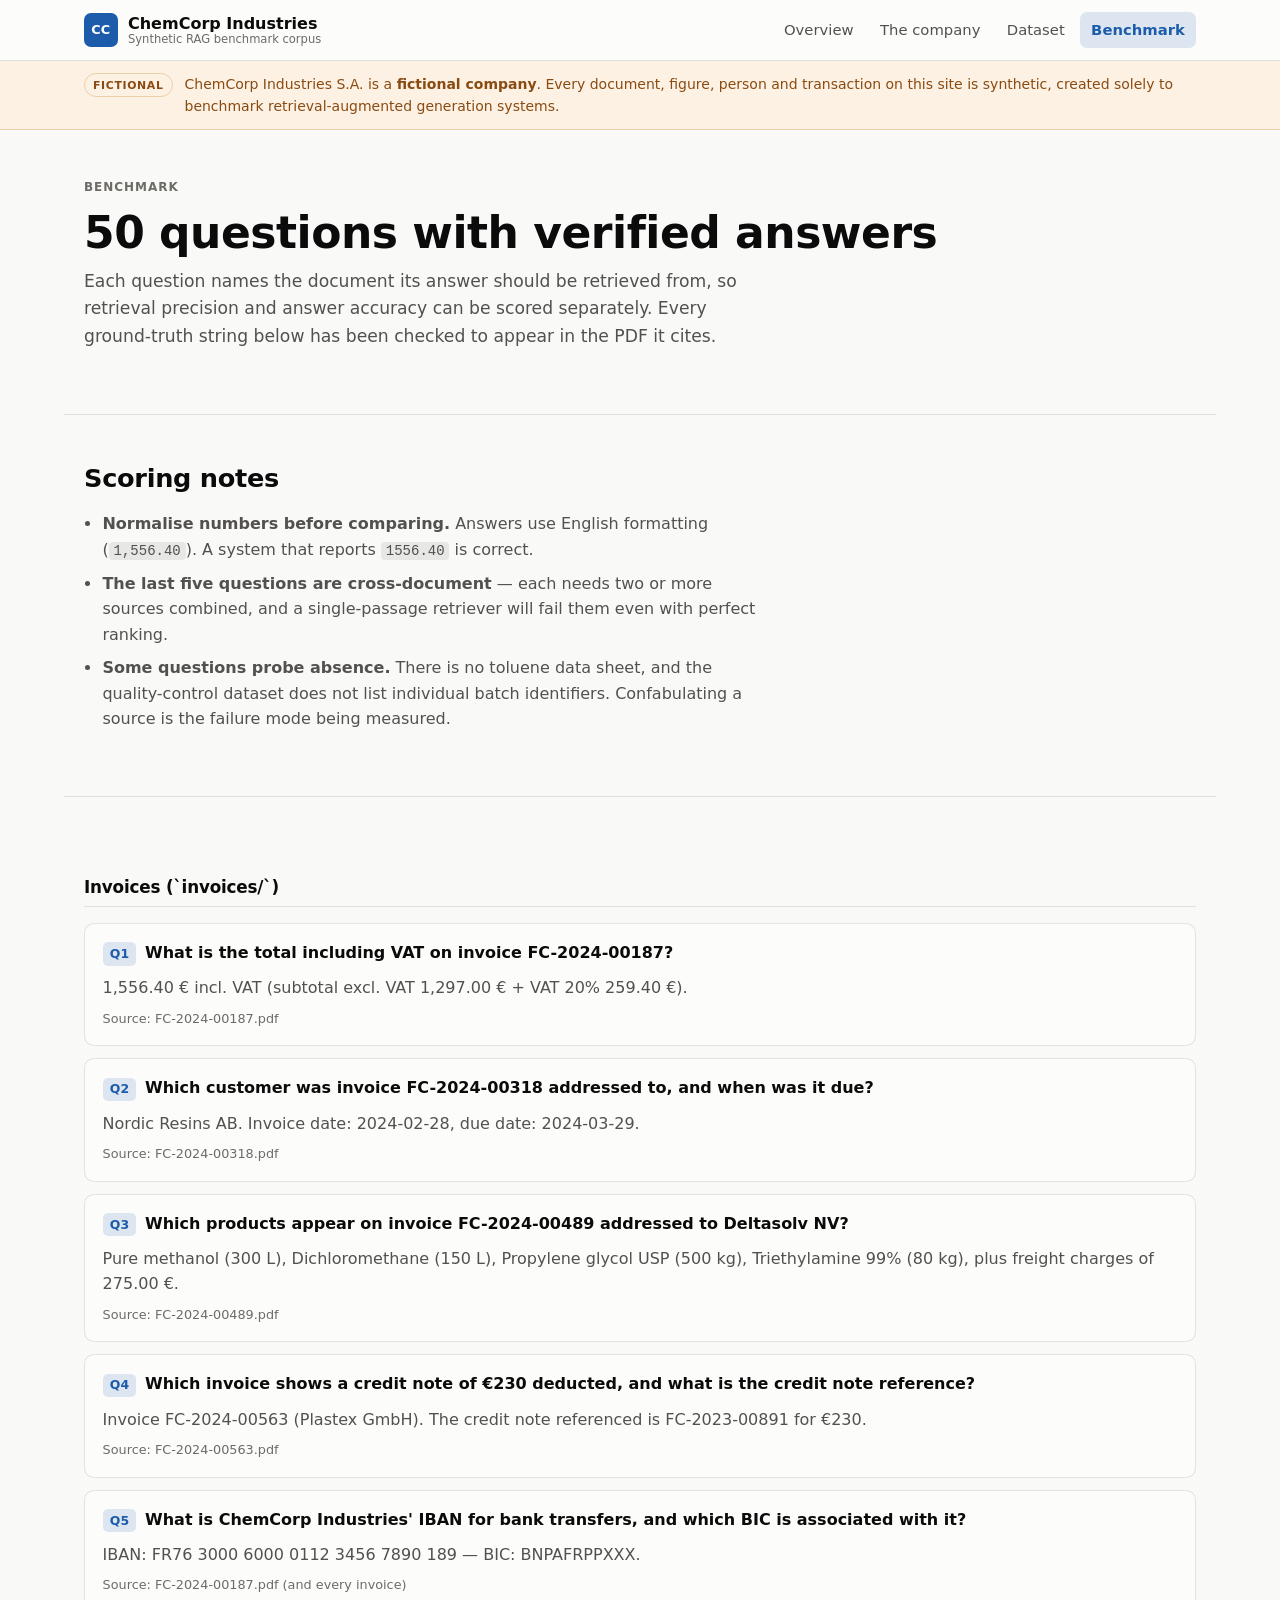
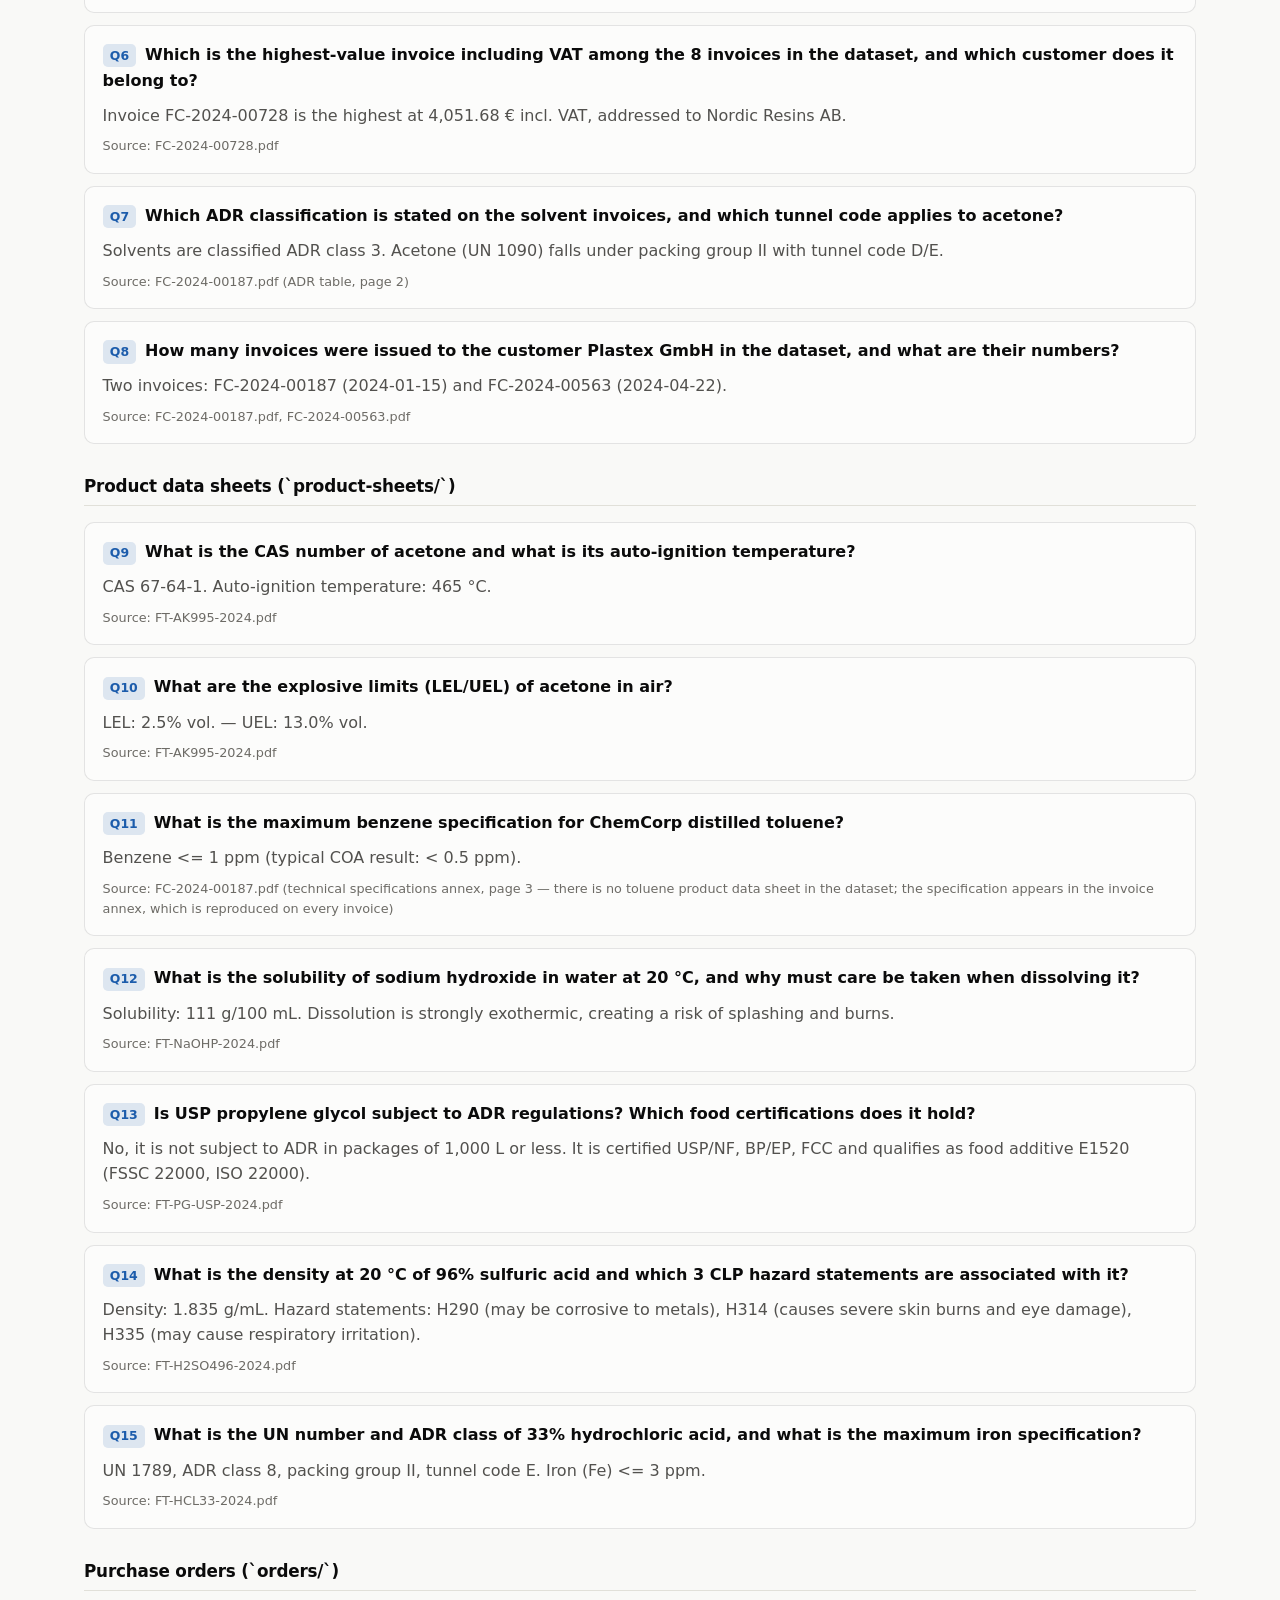
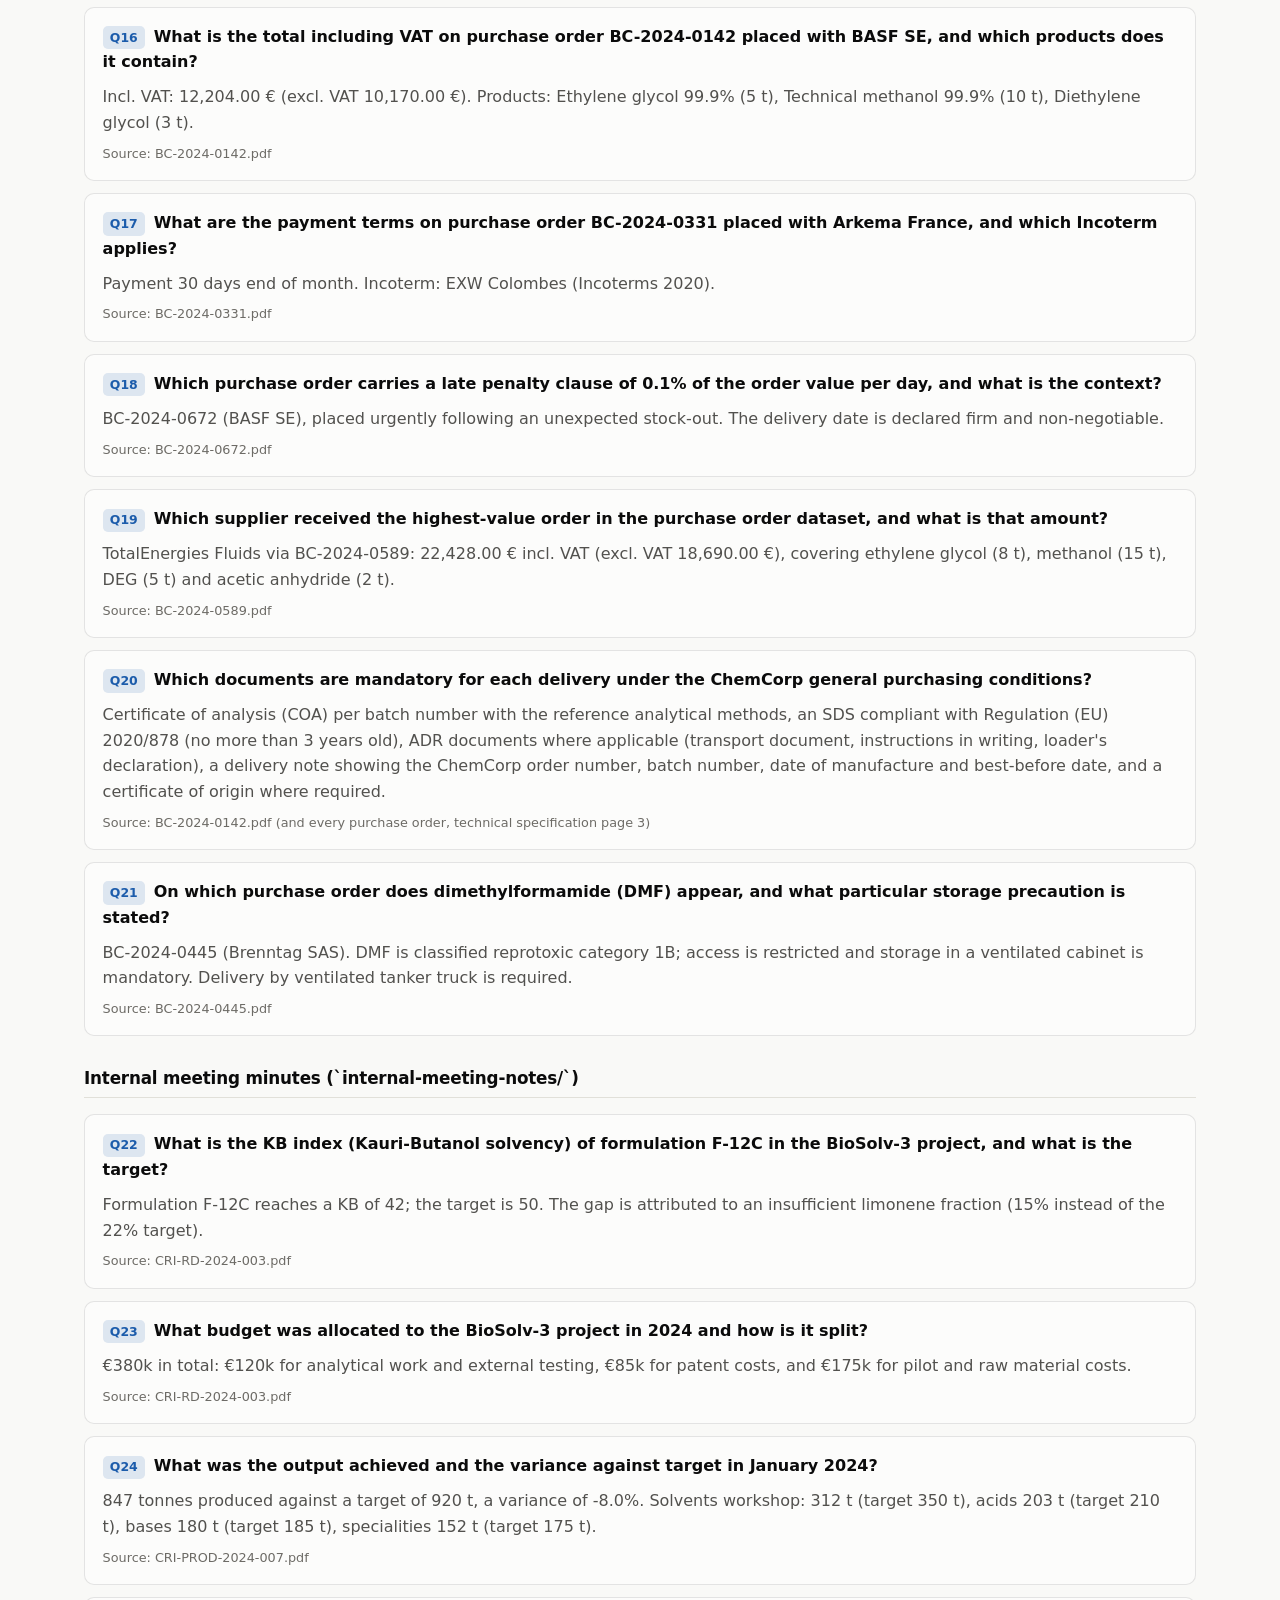
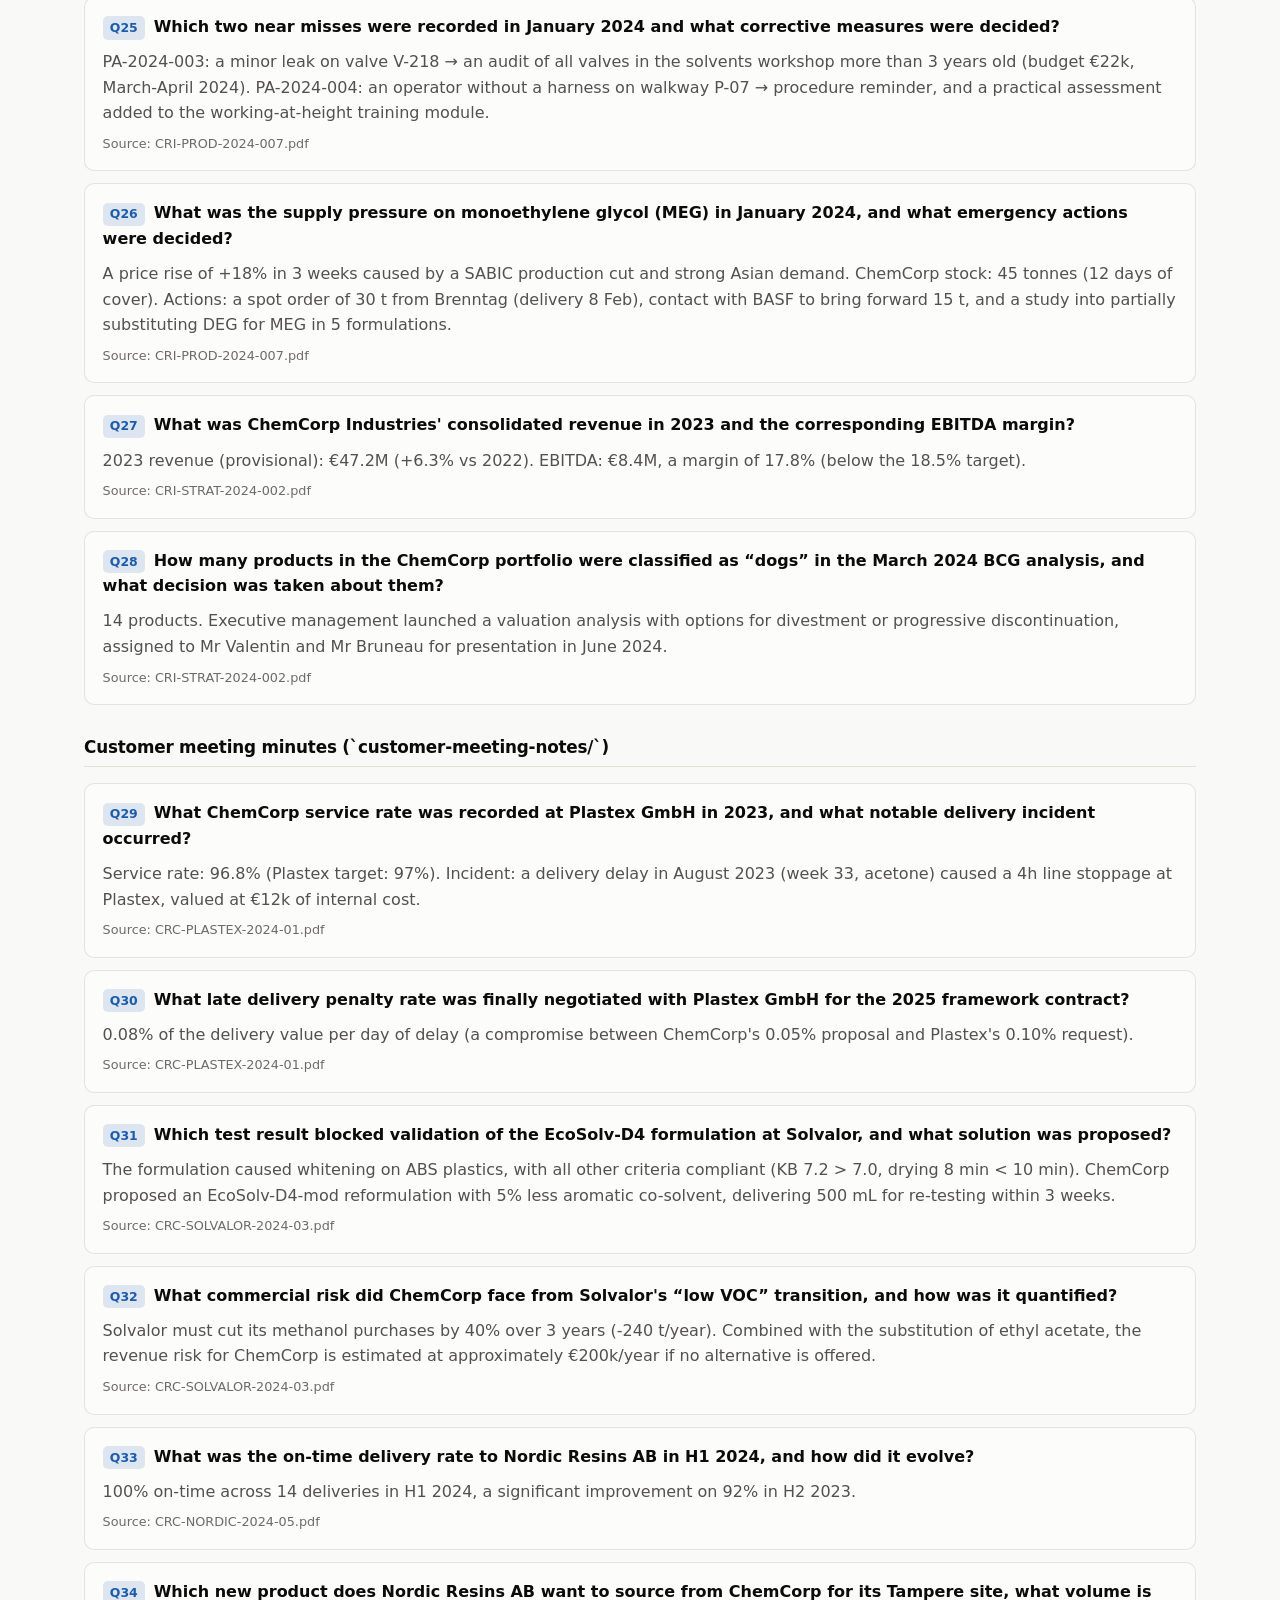
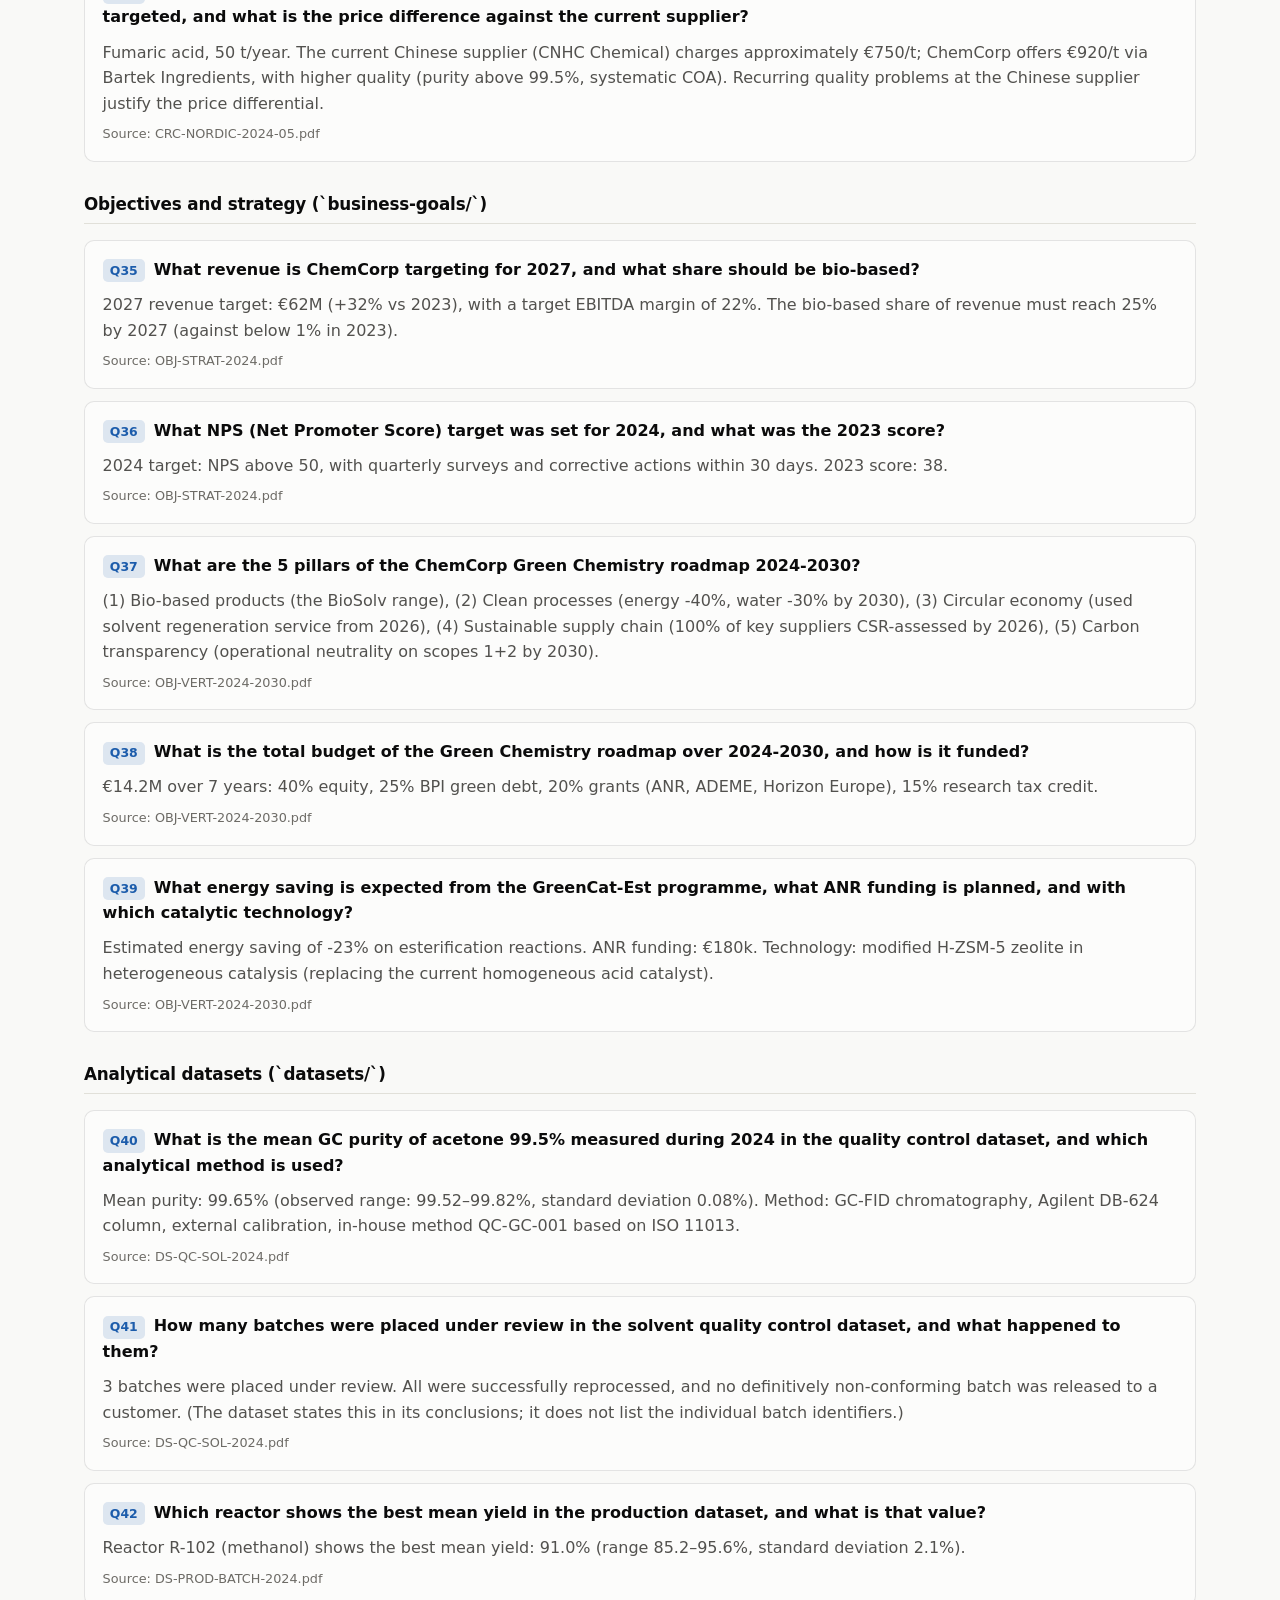
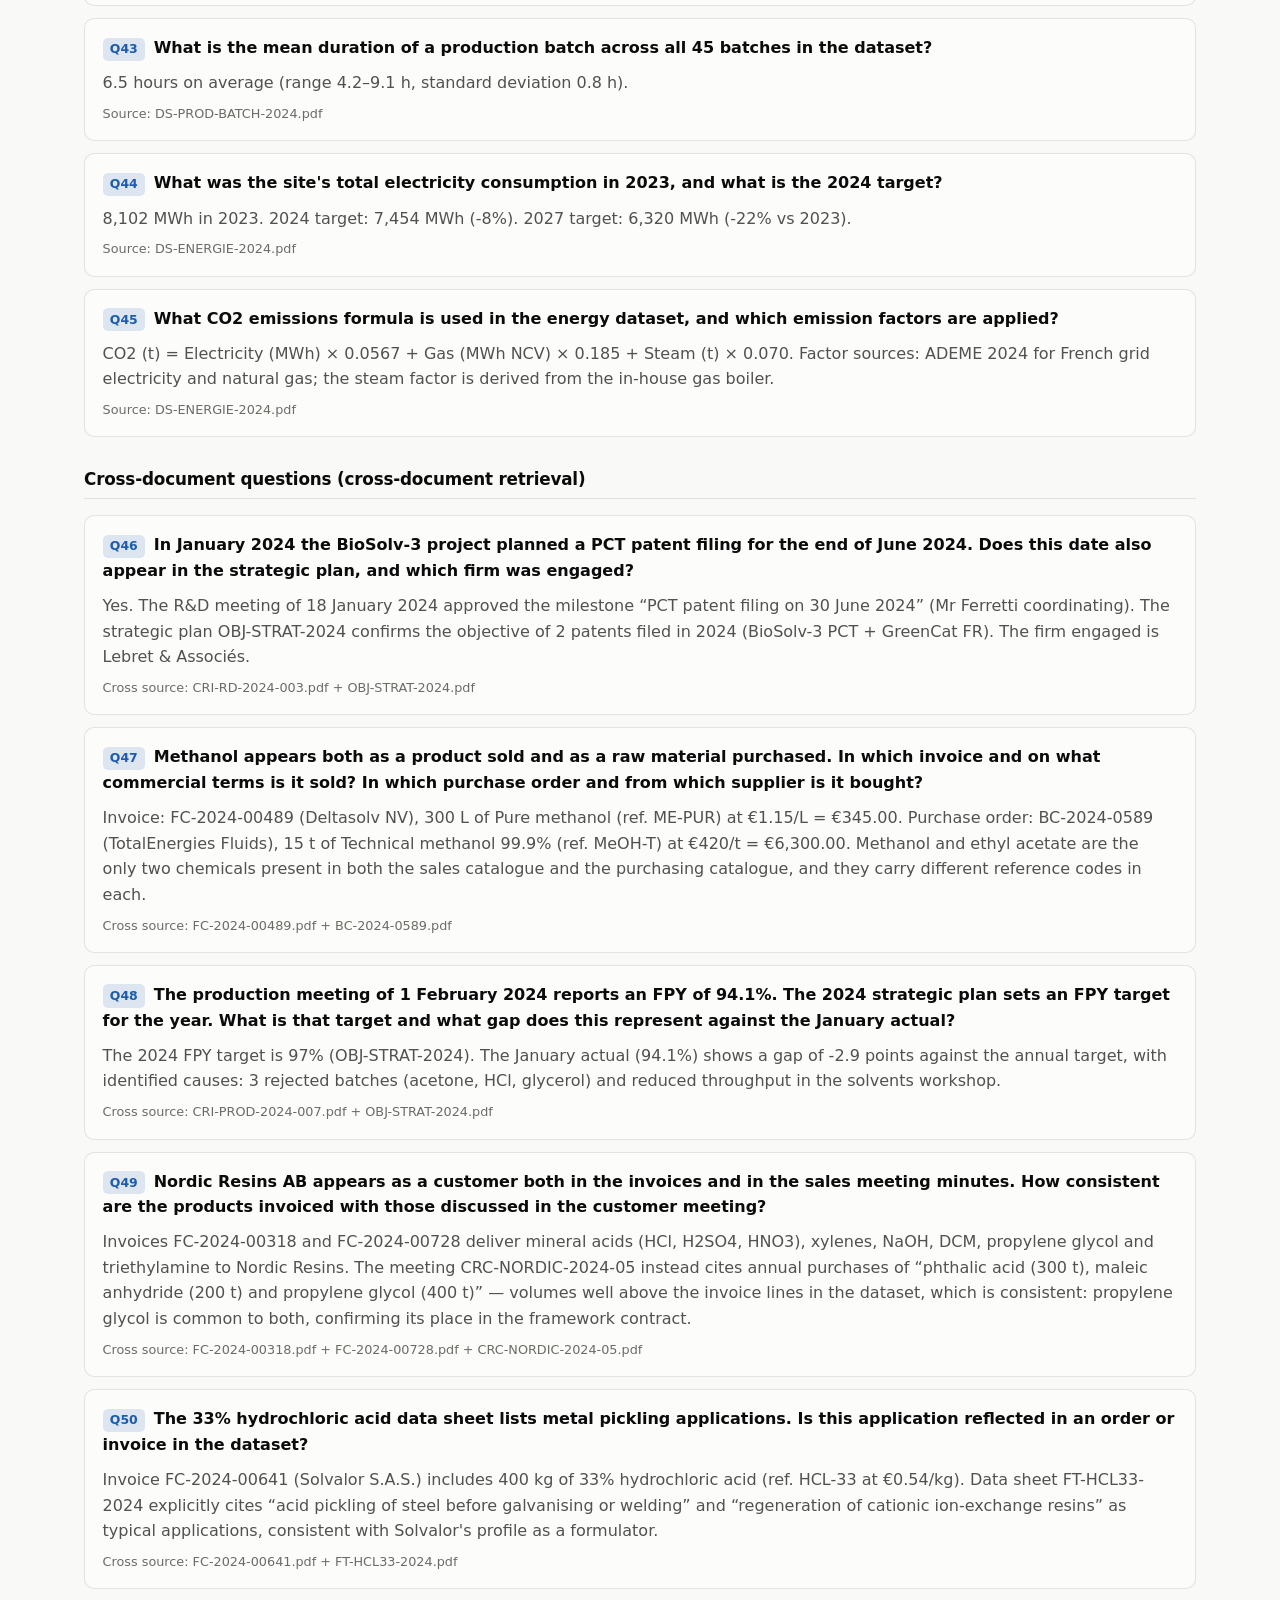
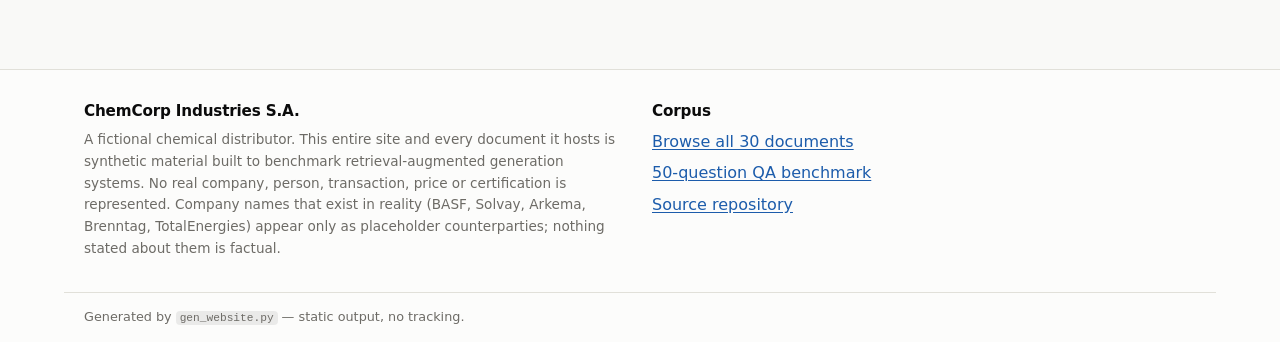
==== website/benchmark.html @ 1dccf4df "Impl website" ====
<!doctype html>
<html lang="en">
<head>
<meta charset="utf-8">
<meta name="viewport" content="width=device-width, initial-scale=1">
<title>Benchmark — ChemCorp Industries (fictional)</title>
<meta name="description" content="50 benchmark questions with verified answers and source attribution for the ChemCorp corpus.">
<meta name="robots" content="noindex, nofollow, noarchive, nosnippet, noimageindex">
<meta name="googlebot" content="noindex, nofollow, noarchive, nosnippet, noimageindex">
<meta name="bingbot" content="noindex, nofollow, noarchive, nosnippet">
<link rel="stylesheet" href="assets/site.css">
<link rel="icon" href="data:image/svg+xml,<svg xmlns='http://www.w3.org/2000/svg' viewBox='0 0 16 16'><text y='13' font-size='13'>&#127883;</text></svg>">
</head>
<body>
<a class="skip" href="#main">Skip to content</a>
<header class="site-head">
  <div class="wrap head-inner">
    <a class="brand" href="index.html">
      <span class="brand-mark" aria-hidden="true">CC</span>
      <span class="brand-text"><strong>ChemCorp Industries</strong><span class="brand-sub">Synthetic RAG benchmark corpus</span></span>
    </a>
    <nav aria-label="Primary">
      <a href="index.html">Overview</a>
      <a href="company.html">The company</a>
      <a href="dataset.html">Dataset</a>
      <a href="benchmark.html" class="is-active">Benchmark</a>
    </nav>
  </div>
</header>

<div class="disclaimer" role="note">
  <div class="wrap">
    <span class="disclaimer-tag">Fictional</span>
    <p>ChemCorp Industries S.A. is a <strong>fictional company</strong>. Every document, figure, person and transaction on this site is synthetic, created solely to benchmark retrieval-augmented generation systems.</p>
  </div>
</div>

<main id="main">

<section class="wrap band">
  <p class="eyebrow">Benchmark</p>
  <h1>50 questions with verified answers</h1>
  <p class="lede">Each question names the document its answer should be retrieved from, so
  retrieval precision and answer accuracy can be scored separately. Every ground-truth string below
  has been checked to appear in the PDF it cites.</p>
</section>

<section class="wrap band">
  <h2>Scoring notes</h2>
  <div class="prose">
    <ul>
      <li><strong>Normalise numbers before comparing.</strong> Answers use English formatting
      (<code>1,556.40</code>). A system that reports <code>1556.40</code> is correct.</li>
      <li><strong>The last five questions are cross-document</strong> — each needs two or more
      sources combined, and a single-passage retriever will fail them even with perfect ranking.</li>
      <li><strong>Some questions probe absence.</strong> There is no toluene data sheet, and the
      quality-control dataset does not list individual batch identifiers. Confabulating a source is
      the failure mode being measured.</li>
    </ul>
  </div>
</section>

<section class="wrap band">

  <section class="qgroup">
    <h3>Invoices (`invoices/`)</h3>
    <ol class="qa-list">
      <li class="qa">
        <p class="q"><span class="qid">Q1</span>What is the total including VAT on invoice FC-2024-00187?</p>
        <p class="a">1,556.40 € incl. VAT (subtotal excl. VAT 1,297.00 € + VAT 20% 259.40 €).</p>
        <p class="src">Source: FC-2024-00187.pdf</p>
      </li>
      <li class="qa">
        <p class="q"><span class="qid">Q2</span>Which customer was invoice FC-2024-00318 addressed to, and when was it due?</p>
        <p class="a">Nordic Resins AB. Invoice date: 2024-02-28, due date: 2024-03-29.</p>
        <p class="src">Source: FC-2024-00318.pdf</p>
      </li>
      <li class="qa">
        <p class="q"><span class="qid">Q3</span>Which products appear on invoice FC-2024-00489 addressed to Deltasolv NV?</p>
        <p class="a">Pure methanol (300 L), Dichloromethane (150 L), Propylene glycol USP (500 kg), Triethylamine 99% (80 kg), plus freight charges of 275.00 €.</p>
        <p class="src">Source: FC-2024-00489.pdf</p>
      </li>
      <li class="qa">
        <p class="q"><span class="qid">Q4</span>Which invoice shows a credit note of €230 deducted, and what is the credit note reference?</p>
        <p class="a">Invoice FC-2024-00563 (Plastex GmbH). The credit note referenced is FC-2023-00891 for €230.</p>
        <p class="src">Source: FC-2024-00563.pdf</p>
      </li>
      <li class="qa">
        <p class="q"><span class="qid">Q5</span>What is ChemCorp Industries' IBAN for bank transfers, and which BIC is associated with it?</p>
        <p class="a">IBAN: FR76 3000 6000 0112 3456 7890 189 — BIC: BNPAFRPPXXX.</p>
        <p class="src">Source: FC-2024-00187.pdf (and every invoice)</p>
      </li>
      <li class="qa">
        <p class="q"><span class="qid">Q6</span>Which is the highest-value invoice including VAT among the 8 invoices in the dataset, and which customer does it belong to?</p>
        <p class="a">Invoice FC-2024-00728 is the highest at 4,051.68 € incl. VAT, addressed to Nordic Resins AB.</p>
        <p class="src">Source: FC-2024-00728.pdf</p>
      </li>
      <li class="qa">
        <p class="q"><span class="qid">Q7</span>Which ADR classification is stated on the solvent invoices, and which tunnel code applies to acetone?</p>
        <p class="a">Solvents are classified ADR class 3. Acetone (UN 1090) falls under packing group II with tunnel code D/E.</p>
        <p class="src">Source: FC-2024-00187.pdf (ADR table, page 2)</p>
      </li>
      <li class="qa">
        <p class="q"><span class="qid">Q8</span>How many invoices were issued to the customer Plastex GmbH in the dataset, and what are their numbers?</p>
        <p class="a">Two invoices: FC-2024-00187 (2024-01-15) and FC-2024-00563 (2024-04-22).</p>
        <p class="src">Source: FC-2024-00187.pdf, FC-2024-00563.pdf</p>
      </li></ol>
  </section>
  <section class="qgroup">
    <h3>Product data sheets (`product-sheets/`)</h3>
    <ol class="qa-list">
      <li class="qa">
        <p class="q"><span class="qid">Q9</span>What is the CAS number of acetone and what is its auto-ignition temperature?</p>
        <p class="a">CAS 67-64-1. Auto-ignition temperature: 465 °C.</p>
        <p class="src">Source: FT-AK995-2024.pdf</p>
      </li>
      <li class="qa">
        <p class="q"><span class="qid">Q10</span>What are the explosive limits (LEL/UEL) of acetone in air?</p>
        <p class="a">LEL: 2.5% vol. — UEL: 13.0% vol.</p>
        <p class="src">Source: FT-AK995-2024.pdf</p>
      </li>
      <li class="qa">
        <p class="q"><span class="qid">Q11</span>What is the maximum benzene specification for ChemCorp distilled toluene?</p>
        <p class="a">Benzene <= 1 ppm (typical COA result: < 0.5 ppm).</p>
        <p class="src">Source: FC-2024-00187.pdf (technical specifications annex, page 3 — there is no toluene product data sheet in the dataset; the specification appears in the invoice annex, which is reproduced on every invoice)</p>
      </li>
      <li class="qa">
        <p class="q"><span class="qid">Q12</span>What is the solubility of sodium hydroxide in water at 20 °C, and why must care be taken when dissolving it?</p>
        <p class="a">Solubility: 111 g/100 mL. Dissolution is strongly exothermic, creating a risk of splashing and burns.</p>
        <p class="src">Source: FT-NaOHP-2024.pdf</p>
      </li>
      <li class="qa">
        <p class="q"><span class="qid">Q13</span>Is USP propylene glycol subject to ADR regulations? Which food certifications does it hold?</p>
        <p class="a">No, it is not subject to ADR in packages of 1,000 L or less. It is certified USP/NF, BP/EP, FCC and qualifies as food additive E1520 (FSSC 22000, ISO 22000).</p>
        <p class="src">Source: FT-PG-USP-2024.pdf</p>
      </li>
      <li class="qa">
        <p class="q"><span class="qid">Q14</span>What is the density at 20 °C of 96% sulfuric acid and which 3 CLP hazard statements are associated with it?</p>
        <p class="a">Density: 1.835 g/mL. Hazard statements: H290 (may be corrosive to metals), H314 (causes severe skin burns and eye damage), H335 (may cause respiratory irritation).</p>
        <p class="src">Source: FT-H2SO496-2024.pdf</p>
      </li>
      <li class="qa">
        <p class="q"><span class="qid">Q15</span>What is the UN number and ADR class of 33% hydrochloric acid, and what is the maximum iron specification?</p>
        <p class="a">UN 1789, ADR class 8, packing group II, tunnel code E. Iron (Fe) <= 3 ppm.</p>
        <p class="src">Source: FT-HCL33-2024.pdf</p>
      </li></ol>
  </section>
  <section class="qgroup">
    <h3>Purchase orders (`orders/`)</h3>
    <ol class="qa-list">
      <li class="qa">
        <p class="q"><span class="qid">Q16</span>What is the total including VAT on purchase order BC-2024-0142 placed with BASF SE, and which products does it contain?</p>
        <p class="a">Incl. VAT: 12,204.00 € (excl. VAT 10,170.00 €). Products: Ethylene glycol 99.9% (5 t), Technical methanol 99.9% (10 t), Diethylene glycol (3 t).</p>
        <p class="src">Source: BC-2024-0142.pdf</p>
      </li>
      <li class="qa">
        <p class="q"><span class="qid">Q17</span>What are the payment terms on purchase order BC-2024-0331 placed with Arkema France, and which Incoterm applies?</p>
        <p class="a">Payment 30 days end of month. Incoterm: EXW Colombes (Incoterms 2020).</p>
        <p class="src">Source: BC-2024-0331.pdf</p>
      </li>
      <li class="qa">
        <p class="q"><span class="qid">Q18</span>Which purchase order carries a late penalty clause of 0.1% of the order value per day, and what is the context?</p>
        <p class="a">BC-2024-0672 (BASF SE), placed urgently following an unexpected stock-out. The delivery date is declared firm and non-negotiable.</p>
        <p class="src">Source: BC-2024-0672.pdf</p>
      </li>
      <li class="qa">
        <p class="q"><span class="qid">Q19</span>Which supplier received the highest-value order in the purchase order dataset, and what is that amount?</p>
        <p class="a">TotalEnergies Fluids via BC-2024-0589: 22,428.00 € incl. VAT (excl. VAT 18,690.00 €), covering ethylene glycol (8 t), methanol (15 t), DEG (5 t) and acetic anhydride (2 t).</p>
        <p class="src">Source: BC-2024-0589.pdf</p>
      </li>
      <li class="qa">
        <p class="q"><span class="qid">Q20</span>Which documents are mandatory for each delivery under the ChemCorp general purchasing conditions?</p>
        <p class="a">Certificate of analysis (COA) per batch number with the reference analytical methods, an SDS compliant with Regulation (EU) 2020/878 (no more than 3 years old), ADR documents where applicable (transport document, instructions in writing, loader's declaration), a delivery note showing the ChemCorp order number, batch number, date of manufacture and best-before date, and a certificate of origin where required.</p>
        <p class="src">Source: BC-2024-0142.pdf (and every purchase order, technical specification page 3)</p>
      </li>
      <li class="qa">
        <p class="q"><span class="qid">Q21</span>On which purchase order does dimethylformamide (DMF) appear, and what particular storage precaution is stated?</p>
        <p class="a">BC-2024-0445 (Brenntag SAS). DMF is classified reprotoxic category 1B; access is restricted and storage in a ventilated cabinet is mandatory. Delivery by ventilated tanker truck is required.</p>
        <p class="src">Source: BC-2024-0445.pdf</p>
      </li></ol>
  </section>
  <section class="qgroup">
    <h3>Internal meeting minutes (`internal-meeting-notes/`)</h3>
    <ol class="qa-list">
      <li class="qa">
        <p class="q"><span class="qid">Q22</span>What is the KB index (Kauri-Butanol solvency) of formulation F-12C in the BioSolv-3 project, and what is the target?</p>
        <p class="a">Formulation F-12C reaches a KB of 42; the target is 50. The gap is attributed to an insufficient limonene fraction (15% instead of the 22% target).</p>
        <p class="src">Source: CRI-RD-2024-003.pdf</p>
      </li>
      <li class="qa">
        <p class="q"><span class="qid">Q23</span>What budget was allocated to the BioSolv-3 project in 2024 and how is it split?</p>
        <p class="a">€380k in total: €120k for analytical work and external testing, €85k for patent costs, and €175k for pilot and raw material costs.</p>
        <p class="src">Source: CRI-RD-2024-003.pdf</p>
      </li>
      <li class="qa">
        <p class="q"><span class="qid">Q24</span>What was the output achieved and the variance against target in January 2024?</p>
        <p class="a">847 tonnes produced against a target of 920 t, a variance of -8.0%. Solvents workshop: 312 t (target 350 t), acids 203 t (target 210 t), bases 180 t (target 185 t), specialities 152 t (target 175 t).</p>
        <p class="src">Source: CRI-PROD-2024-007.pdf</p>
      </li>
      <li class="qa">
        <p class="q"><span class="qid">Q25</span>Which two near misses were recorded in January 2024 and what corrective measures were decided?</p>
        <p class="a">PA-2024-003: a minor leak on valve V-218 → an audit of all valves in the solvents workshop more than 3 years old (budget €22k, March-April 2024). PA-2024-004: an operator without a harness on walkway P-07 → procedure reminder, and a practical assessment added to the working-at-height training module.</p>
        <p class="src">Source: CRI-PROD-2024-007.pdf</p>
      </li>
      <li class="qa">
        <p class="q"><span class="qid">Q26</span>What was the supply pressure on monoethylene glycol (MEG) in January 2024, and what emergency actions were decided?</p>
        <p class="a">A price rise of +18% in 3 weeks caused by a SABIC production cut and strong Asian demand. ChemCorp stock: 45 tonnes (12 days of cover). Actions: a spot order of 30 t from Brenntag (delivery 8 Feb), contact with BASF to bring forward 15 t, and a study into partially substituting DEG for MEG in 5 formulations.</p>
        <p class="src">Source: CRI-PROD-2024-007.pdf</p>
      </li>
      <li class="qa">
        <p class="q"><span class="qid">Q27</span>What was ChemCorp Industries' consolidated revenue in 2023 and the corresponding EBITDA margin?</p>
        <p class="a">2023 revenue (provisional): €47.2M (+6.3% vs 2022). EBITDA: €8.4M, a margin of 17.8% (below the 18.5% target).</p>
        <p class="src">Source: CRI-STRAT-2024-002.pdf</p>
      </li>
      <li class="qa">
        <p class="q"><span class="qid">Q28</span>How many products in the ChemCorp portfolio were classified as &ldquo;dogs&rdquo; in the March 2024 BCG analysis, and what decision was taken about them?</p>
        <p class="a">14 products. Executive management launched a valuation analysis with options for divestment or progressive discontinuation, assigned to Mr Valentin and Mr Bruneau for presentation in June 2024.</p>
        <p class="src">Source: CRI-STRAT-2024-002.pdf</p>
      </li></ol>
  </section>
  <section class="qgroup">
    <h3>Customer meeting minutes (`customer-meeting-notes/`)</h3>
    <ol class="qa-list">
      <li class="qa">
        <p class="q"><span class="qid">Q29</span>What ChemCorp service rate was recorded at Plastex GmbH in 2023, and what notable delivery incident occurred?</p>
        <p class="a">Service rate: 96.8% (Plastex target: 97%). Incident: a delivery delay in August 2023 (week 33, acetone) caused a 4h line stoppage at Plastex, valued at €12k of internal cost.</p>
        <p class="src">Source: CRC-PLASTEX-2024-01.pdf</p>
      </li>
      <li class="qa">
        <p class="q"><span class="qid">Q30</span>What late delivery penalty rate was finally negotiated with Plastex GmbH for the 2025 framework contract?</p>
        <p class="a">0.08% of the delivery value per day of delay (a compromise between ChemCorp's 0.05% proposal and Plastex's 0.10% request).</p>
        <p class="src">Source: CRC-PLASTEX-2024-01.pdf</p>
      </li>
      <li class="qa">
        <p class="q"><span class="qid">Q31</span>Which test result blocked validation of the EcoSolv-D4 formulation at Solvalor, and what solution was proposed?</p>
        <p class="a">The formulation caused whitening on ABS plastics, with all other criteria compliant (KB 7.2 > 7.0, drying 8 min < 10 min). ChemCorp proposed an EcoSolv-D4-mod reformulation with 5% less aromatic co-solvent, delivering 500 mL for re-testing within 3 weeks.</p>
        <p class="src">Source: CRC-SOLVALOR-2024-03.pdf</p>
      </li>
      <li class="qa">
        <p class="q"><span class="qid">Q32</span>What commercial risk did ChemCorp face from Solvalor's &ldquo;low VOC&rdquo; transition, and how was it quantified?</p>
        <p class="a">Solvalor must cut its methanol purchases by 40% over 3 years (-240 t/year). Combined with the substitution of ethyl acetate, the revenue risk for ChemCorp is estimated at approximately €200k/year if no alternative is offered.</p>
        <p class="src">Source: CRC-SOLVALOR-2024-03.pdf</p>
      </li>
      <li class="qa">
        <p class="q"><span class="qid">Q33</span>What was the on-time delivery rate to Nordic Resins AB in H1 2024, and how did it evolve?</p>
        <p class="a">100% on-time across 14 deliveries in H1 2024, a significant improvement on 92% in H2 2023.</p>
        <p class="src">Source: CRC-NORDIC-2024-05.pdf</p>
      </li>
      <li class="qa">
        <p class="q"><span class="qid">Q34</span>Which new product does Nordic Resins AB want to source from ChemCorp for its Tampere site, what volume is targeted, and what is the price difference against the current supplier?</p>
        <p class="a">Fumaric acid, 50 t/year. The current Chinese supplier (CNHC Chemical) charges approximately €750/t; ChemCorp offers €920/t via Bartek Ingredients, with higher quality (purity above 99.5%, systematic COA). Recurring quality problems at the Chinese supplier justify the price differential.</p>
        <p class="src">Source: CRC-NORDIC-2024-05.pdf</p>
      </li></ol>
  </section>
  <section class="qgroup">
    <h3>Objectives and strategy (`business-goals/`)</h3>
    <ol class="qa-list">
      <li class="qa">
        <p class="q"><span class="qid">Q35</span>What revenue is ChemCorp targeting for 2027, and what share should be bio-based?</p>
        <p class="a">2027 revenue target: €62M (+32% vs 2023), with a target EBITDA margin of 22%. The bio-based share of revenue must reach 25% by 2027 (against below 1% in 2023).</p>
        <p class="src">Source: OBJ-STRAT-2024.pdf</p>
      </li>
      <li class="qa">
        <p class="q"><span class="qid">Q36</span>What NPS (Net Promoter Score) target was set for 2024, and what was the 2023 score?</p>
        <p class="a">2024 target: NPS above 50, with quarterly surveys and corrective actions within 30 days. 2023 score: 38.</p>
        <p class="src">Source: OBJ-STRAT-2024.pdf</p>
      </li>
      <li class="qa">
        <p class="q"><span class="qid">Q37</span>What are the 5 pillars of the ChemCorp Green Chemistry roadmap 2024-2030?</p>
        <p class="a">(1) Bio-based products (the BioSolv range), (2) Clean processes (energy -40%, water -30% by 2030), (3) Circular economy (used solvent regeneration service from 2026), (4) Sustainable supply chain (100% of key suppliers CSR-assessed by 2026), (5) Carbon transparency (operational neutrality on scopes 1+2 by 2030).</p>
        <p class="src">Source: OBJ-VERT-2024-2030.pdf</p>
      </li>
      <li class="qa">
        <p class="q"><span class="qid">Q38</span>What is the total budget of the Green Chemistry roadmap over 2024-2030, and how is it funded?</p>
        <p class="a">€14.2M over 7 years: 40% equity, 25% BPI green debt, 20% grants (ANR, ADEME, Horizon Europe), 15% research tax credit.</p>
        <p class="src">Source: OBJ-VERT-2024-2030.pdf</p>
      </li>
      <li class="qa">
        <p class="q"><span class="qid">Q39</span>What energy saving is expected from the GreenCat-Est programme, what ANR funding is planned, and with which catalytic technology?</p>
        <p class="a">Estimated energy saving of -23% on esterification reactions. ANR funding: €180k. Technology: modified H-ZSM-5 zeolite in heterogeneous catalysis (replacing the current homogeneous acid catalyst).</p>
        <p class="src">Source: OBJ-VERT-2024-2030.pdf</p>
      </li></ol>
  </section>
  <section class="qgroup">
    <h3>Analytical datasets (`datasets/`)</h3>
    <ol class="qa-list">
      <li class="qa">
        <p class="q"><span class="qid">Q40</span>What is the mean GC purity of acetone 99.5% measured during 2024 in the quality control dataset, and which analytical method is used?</p>
        <p class="a">Mean purity: 99.65% (observed range: 99.52–99.82%, standard deviation 0.08%). Method: GC-FID chromatography, Agilent DB-624 column, external calibration, in-house method QC-GC-001 based on ISO 11013.</p>
        <p class="src">Source: DS-QC-SOL-2024.pdf</p>
      </li>
      <li class="qa">
        <p class="q"><span class="qid">Q41</span>How many batches were placed under review in the solvent quality control dataset, and what happened to them?</p>
        <p class="a">3 batches were placed under review. All were successfully reprocessed, and no definitively non-conforming batch was released to a customer. (The dataset states this in its conclusions; it does not list the individual batch identifiers.)</p>
        <p class="src">Source: DS-QC-SOL-2024.pdf</p>
      </li>
      <li class="qa">
        <p class="q"><span class="qid">Q42</span>Which reactor shows the best mean yield in the production dataset, and what is that value?</p>
        <p class="a">Reactor R-102 (methanol) shows the best mean yield: 91.0% (range 85.2–95.6%, standard deviation 2.1%).</p>
        <p class="src">Source: DS-PROD-BATCH-2024.pdf</p>
      </li>
      <li class="qa">
        <p class="q"><span class="qid">Q43</span>What is the mean duration of a production batch across all 45 batches in the dataset?</p>
        <p class="a">6.5 hours on average (range 4.2–9.1 h, standard deviation 0.8 h).</p>
        <p class="src">Source: DS-PROD-BATCH-2024.pdf</p>
      </li>
      <li class="qa">
        <p class="q"><span class="qid">Q44</span>What was the site's total electricity consumption in 2023, and what is the 2024 target?</p>
        <p class="a">8,102 MWh in 2023. 2024 target: 7,454 MWh (-8%). 2027 target: 6,320 MWh (-22% vs 2023).</p>
        <p class="src">Source: DS-ENERGIE-2024.pdf</p>
      </li>
      <li class="qa">
        <p class="q"><span class="qid">Q45</span>What CO2 emissions formula is used in the energy dataset, and which emission factors are applied?</p>
        <p class="a">CO2 (t) = Electricity (MWh) × 0.0567 + Gas (MWh NCV) × 0.185 + Steam (t) × 0.070. Factor sources: ADEME 2024 for French grid electricity and natural gas; the steam factor is derived from the in-house gas boiler.</p>
        <p class="src">Source: DS-ENERGIE-2024.pdf</p>
      </li></ol>
  </section>
  <section class="qgroup">
    <h3>Cross-document questions (cross-document retrieval)</h3>
    <ol class="qa-list">
      <li class="qa">
        <p class="q"><span class="qid">Q46</span>In January 2024 the BioSolv-3 project planned a PCT patent filing for the end of June 2024. Does this date also appear in the strategic plan, and which firm was engaged?</p>
        <p class="a">Yes. The R&D meeting of 18 January 2024 approved the milestone &ldquo;PCT patent filing on 30 June 2024&rdquo; (Mr Ferretti coordinating). The strategic plan OBJ-STRAT-2024 confirms the objective of 2 patents filed in 2024 (BioSolv-3 PCT + GreenCat FR). The firm engaged is Lebret & Associés.</p>
        <p class="src">Cross source: CRI-RD-2024-003.pdf + OBJ-STRAT-2024.pdf</p>
      </li>
      <li class="qa">
        <p class="q"><span class="qid">Q47</span>Methanol appears both as a product sold and as a raw material purchased. In which invoice and on what commercial terms is it sold? In which purchase order and from which supplier is it bought?</p>
        <p class="a">Invoice: FC-2024-00489 (Deltasolv NV), 300 L of Pure methanol (ref. ME-PUR) at €1.15/L = €345.00. Purchase order: BC-2024-0589 (TotalEnergies Fluids), 15 t of Technical methanol 99.9% (ref. MeOH-T) at €420/t = €6,300.00. Methanol and ethyl acetate are the only two chemicals present in both the sales catalogue and the purchasing catalogue, and they carry different reference codes in each.</p>
        <p class="src">Cross source: FC-2024-00489.pdf + BC-2024-0589.pdf</p>
      </li>
      <li class="qa">
        <p class="q"><span class="qid">Q48</span>The production meeting of 1 February 2024 reports an FPY of 94.1%. The 2024 strategic plan sets an FPY target for the year. What is that target and what gap does this represent against the January actual?</p>
        <p class="a">The 2024 FPY target is 97% (OBJ-STRAT-2024). The January actual (94.1%) shows a gap of -2.9 points against the annual target, with identified causes: 3 rejected batches (acetone, HCl, glycerol) and reduced throughput in the solvents workshop.</p>
        <p class="src">Cross source: CRI-PROD-2024-007.pdf + OBJ-STRAT-2024.pdf</p>
      </li>
      <li class="qa">
        <p class="q"><span class="qid">Q49</span>Nordic Resins AB appears as a customer both in the invoices and in the sales meeting minutes. How consistent are the products invoiced with those discussed in the customer meeting?</p>
        <p class="a">Invoices FC-2024-00318 and FC-2024-00728 deliver mineral acids (HCl, H2SO4, HNO3), xylenes, NaOH, DCM, propylene glycol and triethylamine to Nordic Resins. The meeting CRC-NORDIC-2024-05 instead cites annual purchases of &ldquo;phthalic acid (300 t), maleic anhydride (200 t) and propylene glycol (400 t)&rdquo; — volumes well above the invoice lines in the dataset, which is consistent: propylene glycol is common to both, confirming its place in the framework contract.</p>
        <p class="src">Cross source: FC-2024-00318.pdf + FC-2024-00728.pdf + CRC-NORDIC-2024-05.pdf</p>
      </li>
      <li class="qa">
        <p class="q"><span class="qid">Q50</span>The 33% hydrochloric acid data sheet lists metal pickling applications. Is this application reflected in an order or invoice in the dataset?</p>
        <p class="a">Invoice FC-2024-00641 (Solvalor S.A.S.) includes 400 kg of 33% hydrochloric acid (ref. HCL-33 at €0.54/kg). Data sheet FT-HCL33-2024 explicitly cites &ldquo;acid pickling of steel before galvanising or welding&rdquo; and &ldquo;regeneration of cationic ion-exchange resins&rdquo; as typical applications, consistent with Solvalor's profile as a formulator.</p>
        <p class="src">Cross source: FC-2024-00641.pdf + FT-HCL33-2024.pdf</p>
      </li></ol>
  </section>
</section>

</main>

<footer class="site-foot">
  <div class="wrap foot-grid">
    <div>
      <h2>ChemCorp Industries S.A.</h2>
      <p class="muted">A fictional chemical distributor. This entire site and every document it
      hosts is synthetic material built to benchmark retrieval-augmented generation systems.
      No real company, person, transaction, price or certification is represented. Company names
      that exist in reality (BASF, Solvay, Arkema, Brenntag, TotalEnergies) appear only as
      placeholder counterparties; nothing stated about them is factual.</p>
    </div>
    <div>
      <h2>Corpus</h2>
      <ul class="plain">
        <li><a href="dataset.html">Browse all 30 documents</a></li>
        <li><a href="benchmark.html">50-question QA benchmark</a></li>
        <li><a href="https://github.com/verbatim-ai/dataset-chemcorp/tree/main">Source repository</a></li>
      </ul>
    </div>
  </div>
  <div class="wrap foot-bar"><p class="muted">Generated by <code>gen_website.py</code> — static output, no tracking.</p></div>
</footer>
</body>
</html>
---- website/assets/site.css ----
/* ChemCorp Industries — static site styles. Generated by gen_website.py. */
:root {
  color-scheme: light;
  --plane:      #f9f9f7;
  --surface:    #fcfcfb;
  --ink:        #0b0b0b;
  --ink-2:      #52514e;
  --muted:      #6d6b66;
  --rule:       #e1e0d9;
  --ring:       rgba(11,11,11,0.10);
  --accent:     #1c5cab;
  --accent-ink: #ffffff;
  --series-1:   #2a78d6;
  --tag-bg:     #fdf1e3;
  --tag-ink:    #8a4b12;
  --tag-rule:   #eccfa8;
  --radius:     10px;
  --wrap:       72rem;
}
@media (prefers-color-scheme: dark) {
  :root:not([data-theme="light"]) {
    color-scheme: dark;
    --plane:      #0d0d0d;
    --surface:    #1a1a19;
    --ink:        #ffffff;
    --ink-2:      #c3c2b7;
    --muted:      #93918a;
    --rule:       #2c2c2a;
    --ring:       rgba(255,255,255,0.12);
    --accent:     #6da7ec;
    --accent-ink: #0d0d0d;
    --series-1:   #3987e5;
    --tag-bg:     #2a2118;
    --tag-ink:    #e8bd85;
    --tag-rule:   #5a4529;
  }
}
:root[data-theme="dark"] {
  color-scheme: dark;
  --plane:      #0d0d0d;
  --surface:    #1a1a19;
  --ink:        #ffffff;
  --ink-2:      #c3c2b7;
  --muted:      #93918a;
  --rule:       #2c2c2a;
  --ring:       rgba(255,255,255,0.12);
  --accent:     #6da7ec;
  --accent-ink: #0d0d0d;
  --series-1:   #3987e5;
  --tag-bg:     #2a2118;
  --tag-ink:    #e8bd85;
  --tag-rule:   #5a4529;
}

* { box-sizing: border-box; }
html { -webkit-text-size-adjust: 100%; }
body {
  margin: 0;
  background: var(--plane);
  color: var(--ink);
  font: 16px/1.6 system-ui, -apple-system, "Segoe UI", sans-serif;
  overflow-wrap: break-word;
}
.wrap { max-width: var(--wrap); margin: 0 auto; padding: 0 1.25rem; }
a { color: var(--accent); text-underline-offset: 2px; }
a:hover { text-decoration-thickness: 2px; }
code {
  font: 0.875em/1.4 ui-monospace, SFMono-Regular, Menlo, monospace;
  background: color-mix(in srgb, var(--ink) 7%, transparent);
  padding: 0.1em 0.35em; border-radius: 4px;
}
h1, h2, h3 { line-height: 1.25; letter-spacing: -0.011em; margin: 0 0 0.5rem; }
h1 { font-size: clamp(1.75rem, 1.2rem + 2.2vw, 2.75rem); }
h2 { font-size: clamp(1.25rem, 1.05rem + 0.8vw, 1.6rem); margin-top: 0; }
h3 { font-size: 1.05rem; }
p { margin: 0 0 1rem; }
.muted { color: var(--muted); }
.small { font-size: 0.875rem; }
.eyebrow {
  text-transform: uppercase; letter-spacing: 0.08em; font-size: 0.75rem;
  font-weight: 600; color: var(--muted); margin-bottom: 0.5rem;
}
.lede { font-size: 1.075rem; color: var(--ink-2); max-width: 62ch; }
.prose { max-width: 68ch; color: var(--ink-2); }
.prose ul { padding-left: 1.15rem; }
.prose li { margin-bottom: 0.5rem; }
.skip {
  position: absolute; left: -9999px; top: 0; background: var(--accent);
  color: var(--accent-ink); padding: 0.6rem 1rem; z-index: 10;
}
.skip:focus { left: 0; }
.visually-hidden {
  position: absolute; width: 1px; height: 1px; overflow: hidden;
  clip: rect(0 0 0 0); clip-path: inset(50%); white-space: nowrap;
}

/* header */
.site-head { background: var(--surface); border-bottom: 1px solid var(--rule); }
.head-inner {
  display: flex; align-items: center; justify-content: space-between;
  gap: 1rem; flex-wrap: wrap; padding-block: 0.75rem;
}
.brand { display: flex; align-items: center; gap: 0.65rem; text-decoration: none; color: var(--ink); }
.brand-mark {
  display: grid; place-items: center; width: 2.1rem; height: 2.1rem; flex: none;
  border-radius: 7px; background: var(--accent); color: var(--accent-ink);
  font-weight: 700; font-size: 0.8rem; letter-spacing: 0.02em;
}
.brand-text { display: flex; flex-direction: column; line-height: 1.2; }
.brand-sub { font-size: 0.72rem; color: var(--muted); }
.site-head nav { display: flex; gap: 0.25rem; flex-wrap: wrap; }
.site-head nav a {
  padding: 0.4rem 0.7rem; border-radius: 7px; text-decoration: none;
  color: var(--ink-2); font-size: 0.925rem;
}
.site-head nav a:hover { background: color-mix(in srgb, var(--ink) 6%, transparent); color: var(--ink); }
.site-head nav a.is-active { background: color-mix(in srgb, var(--accent) 14%, transparent); color: var(--accent); font-weight: 600; }

/* disclaimer — present on every page */
.disclaimer { background: var(--tag-bg); border-bottom: 1px solid var(--tag-rule); }
.disclaimer .wrap { display: flex; gap: 0.75rem; align-items: baseline; padding-block: 0.7rem; }
.disclaimer p { margin: 0; font-size: 0.875rem; color: var(--tag-ink); }
.disclaimer strong { font-weight: 700; }
.disclaimer-tag {
  flex: none; text-transform: uppercase; letter-spacing: 0.06em; font-size: 0.68rem;
  font-weight: 700; color: var(--tag-ink); border: 1px solid var(--tag-rule);
  border-radius: 999px; padding: 0.15rem 0.5rem;
}

/* sections */
.hero { background: var(--surface); border-bottom: 1px solid var(--rule); padding-block: clamp(2.5rem, 6vw, 4.5rem); }
.band { padding-block: clamp(1.75rem, 4vw, 3rem); }
.band + .band { border-top: 1px solid var(--rule); }
.cta-row { display: flex; gap: 0.6rem; flex-wrap: wrap; margin-top: 1.25rem; }
.btn {
  display: inline-block; padding: 0.6rem 1.05rem; border-radius: 8px;
  border: 1px solid var(--ring); background: var(--surface); color: var(--ink);
  text-decoration: none; font-weight: 600; font-size: 0.925rem;
}
.btn:hover { border-color: var(--accent); color: var(--accent); }
.btn-primary { background: var(--accent); border-color: var(--accent); color: var(--accent-ink); }
.btn-primary:hover { filter: brightness(1.08); color: var(--accent-ink); }

/* stat tiles */
.stat-row {
  display: grid; gap: 0.75rem; margin: 1.25rem 0 0;
  grid-template-columns: repeat(auto-fit, minmax(11rem, 1fr));
}
.stat {
  background: var(--surface); border: 1px solid var(--ring);
  border-radius: var(--radius); padding: 1rem;
}
.stat-value { font-size: clamp(1.5rem, 1.2rem + 1.1vw, 2rem); font-weight: 650; letter-spacing: -0.02em; font-variant-numeric: tabular-nums; }
.stat-label { font-size: 0.875rem; color: var(--ink-2); margin-top: 0.15rem; }
.stat-note { font-size: 0.78rem; color: var(--muted); margin-top: 0.3rem; }

/* chart */
.chart {
  margin: 1.5rem 0 0; padding: 1.25rem; background: var(--surface);
  border: 1px solid var(--ring); border-radius: var(--radius); overflow-x: auto;
}
.chart figcaption { margin-bottom: 0.75rem; }
.chart figcaption h3 { margin-bottom: 0.25rem; }
.chart figcaption p { margin: 0; max-width: 60ch; font-size: 0.875rem; }
.chart svg { display: block; min-width: 30rem; }
.bar { fill: var(--series-1); }
.bar-g:hover .bar { filter: brightness(1.1); }
.bar-label { fill: var(--ink-2); font-size: 12.5px; }
.bar-value { fill: var(--ink); font-size: 12.5px; font-weight: 620; font-variant-numeric: tabular-nums; }

/* cards */
.cards { display: grid; gap: 0.75rem; grid-template-columns: repeat(auto-fit, minmax(15rem, 1fr)); margin-top: 1rem; }
.cards.two { grid-template-columns: repeat(auto-fit, minmax(20rem, 1fr)); }
.card {
  background: var(--surface); border: 1px solid var(--ring);
  border-radius: var(--radius); padding: 1.1rem;
}
.card h3 { margin-bottom: 0.35rem; }
.card p { margin: 0; color: var(--ink-2); font-size: 0.925rem; }
.card p + p { margin-top: 0.6rem; }

/* chips */
.chips { display: flex; flex-wrap: wrap; gap: 0.35rem; margin-top: 0.75rem; }
.chip {
  display: inline-block; padding: 0.25rem 0.6rem; border-radius: 999px;
  border: 1px solid var(--ring); background: var(--surface);
  font-size: 0.8rem; color: var(--ink-2); text-decoration: none;
}
a.chip:hover { border-color: var(--accent); color: var(--accent); }

/* fact grid */
.factgrid { display: grid; gap: 0.75rem; grid-template-columns: repeat(auto-fit, minmax(16rem, 1fr)); margin: 1rem 0 1rem; }
.factgrid > div { background: var(--surface); border: 1px solid var(--ring); border-radius: var(--radius); padding: 0.85rem 1rem; }
.factgrid dt { font-size: 0.75rem; text-transform: uppercase; letter-spacing: 0.06em; color: var(--muted); }
.factgrid dd { margin: 0.25rem 0 0; }

/* tables */
.data { width: 100%; border-collapse: collapse; margin-top: 1rem; font-size: 0.925rem; }
.data th, .data td { text-align: left; padding: 0.55rem 0.7rem; border-bottom: 1px solid var(--rule); }
.data thead th { font-size: 0.75rem; text-transform: uppercase; letter-spacing: 0.05em; color: var(--muted); border-bottom-color: var(--ring); }
.data tbody tr:hover { background: color-mix(in srgb, var(--ink) 4%, transparent); }
.data .num { text-align: right; font-variant-numeric: tabular-nums; white-space: nowrap; }
.table-scroll { overflow-x: auto; }
ul.plain { list-style: none; padding: 0; margin: 0; }
ul.plain li { margin-bottom: 0.35rem; }

/* dataset listing */
.doccat { margin-top: 2rem; }
.doccat-head p { max-width: 68ch; color: var(--ink-2); font-size: 0.925rem; }
.doccat-head p.muted { color: var(--muted); font-size: 0.85rem; margin-bottom: 0.5rem; }
.docs { max-width: 46rem; }
.docs td a { font-family: ui-monospace, SFMono-Regular, Menlo, monospace; font-size: 0.875rem; }

/* benchmark */
.qgroup { margin-top: 2rem; }
.qgroup h3 { padding-bottom: 0.5rem; border-bottom: 1px solid var(--rule); }
.qa-list { list-style: none; padding: 0; margin: 1rem 0 0; display: grid; gap: 0.75rem; }
.qa { background: var(--surface); border: 1px solid var(--ring); border-radius: var(--radius); padding: 1rem 1.1rem; }
.qa p { margin: 0; }
.qa .q { font-weight: 600; }
.qa .qid {
  display: inline-block; margin-right: 0.55rem; padding: 0.1rem 0.45rem;
  border-radius: 5px; background: color-mix(in srgb, var(--accent) 14%, transparent);
  color: var(--accent); font-size: 0.78rem; font-weight: 700;
}
.qa .a { margin-top: 0.6rem; color: var(--ink-2); }
.qa .src { margin-top: 0.5rem; font-size: 0.8rem; color: var(--muted); }

/* footer */
.site-foot { background: var(--surface); border-top: 1px solid var(--rule); margin-top: 2rem; }
.foot-grid {
  display: grid; gap: 1.5rem; padding-block: 2rem;
  grid-template-columns: repeat(auto-fit, minmax(18rem, 1fr));
}
.foot-grid h2 { font-size: 0.95rem; }
.foot-grid p { max-width: 62ch; font-size: 0.85rem; margin: 0; }
.foot-bar { border-top: 1px solid var(--rule); padding-block: 0.9rem; }
.foot-bar p { margin: 0; font-size: 0.8rem; }

@media (max-width: 34rem) {
  .head-inner { align-items: flex-start; }
  .disclaimer .wrap { flex-direction: column; gap: 0.4rem; }
}
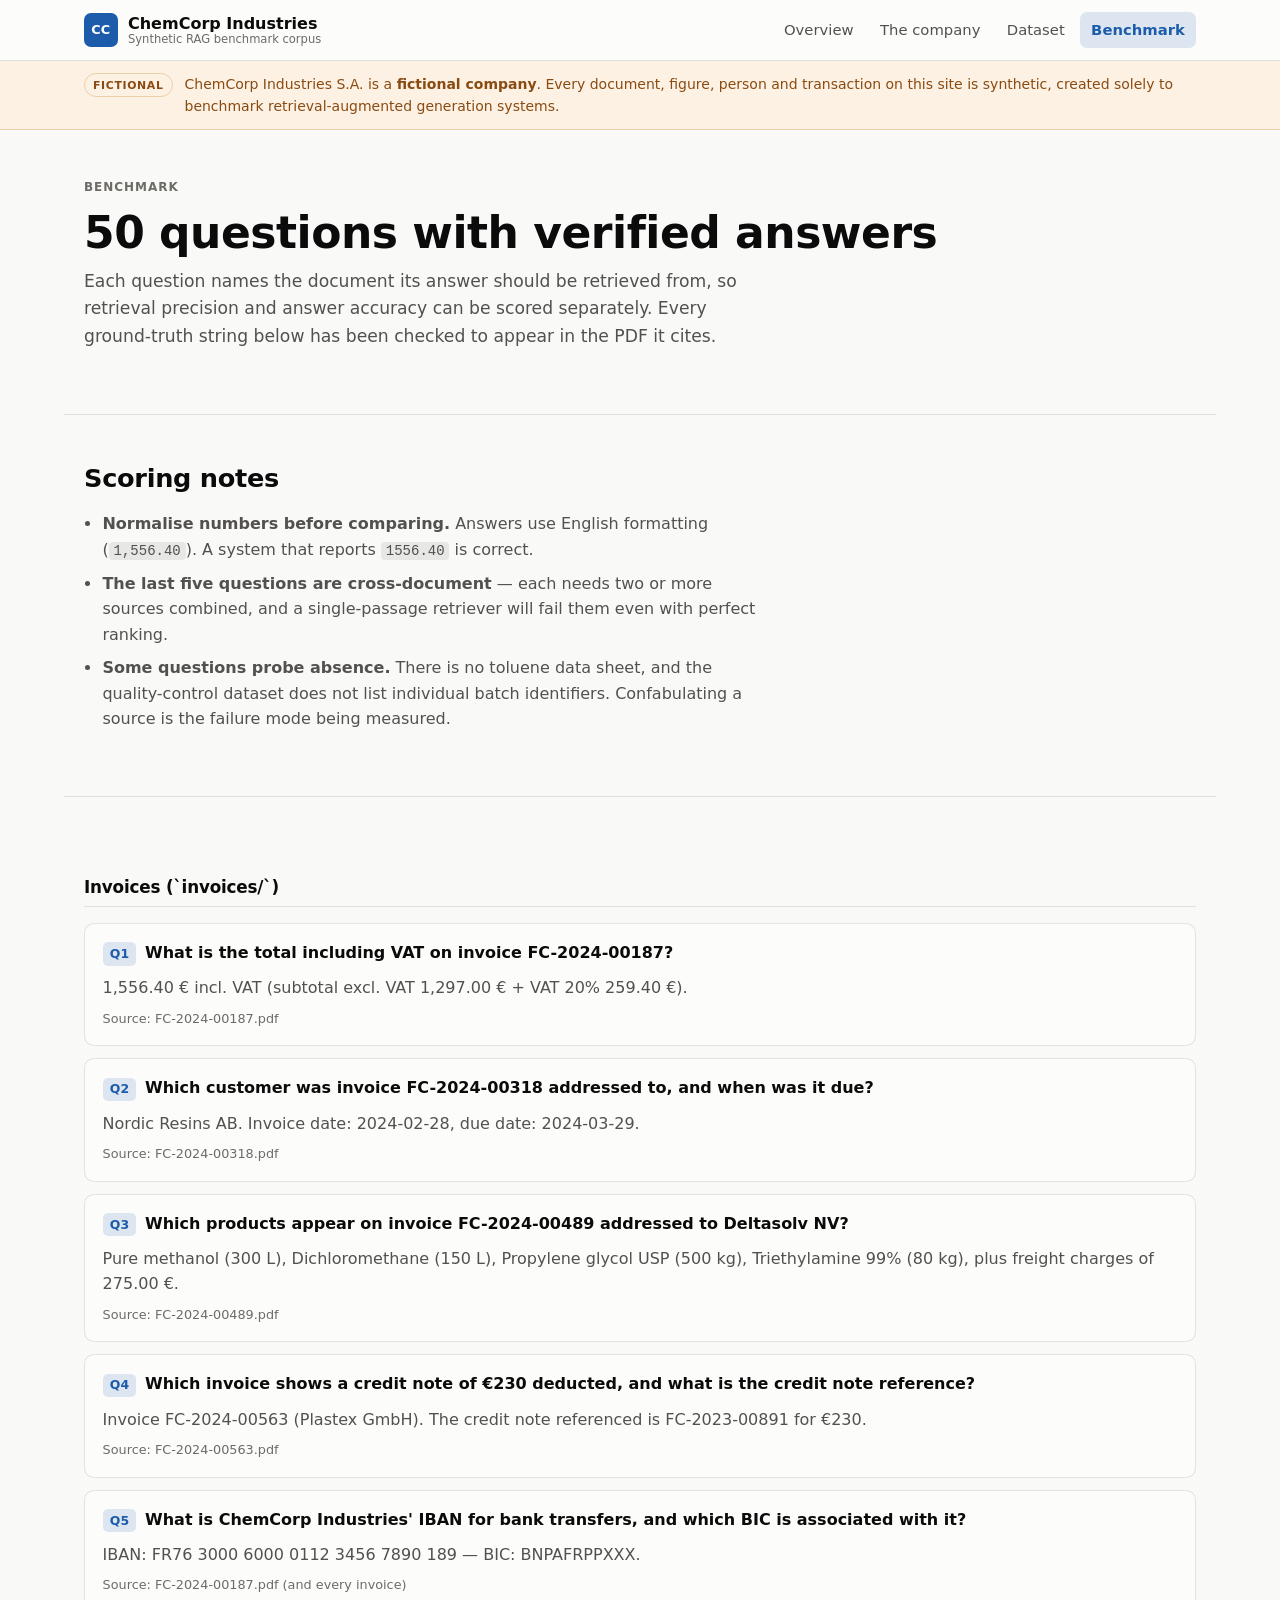
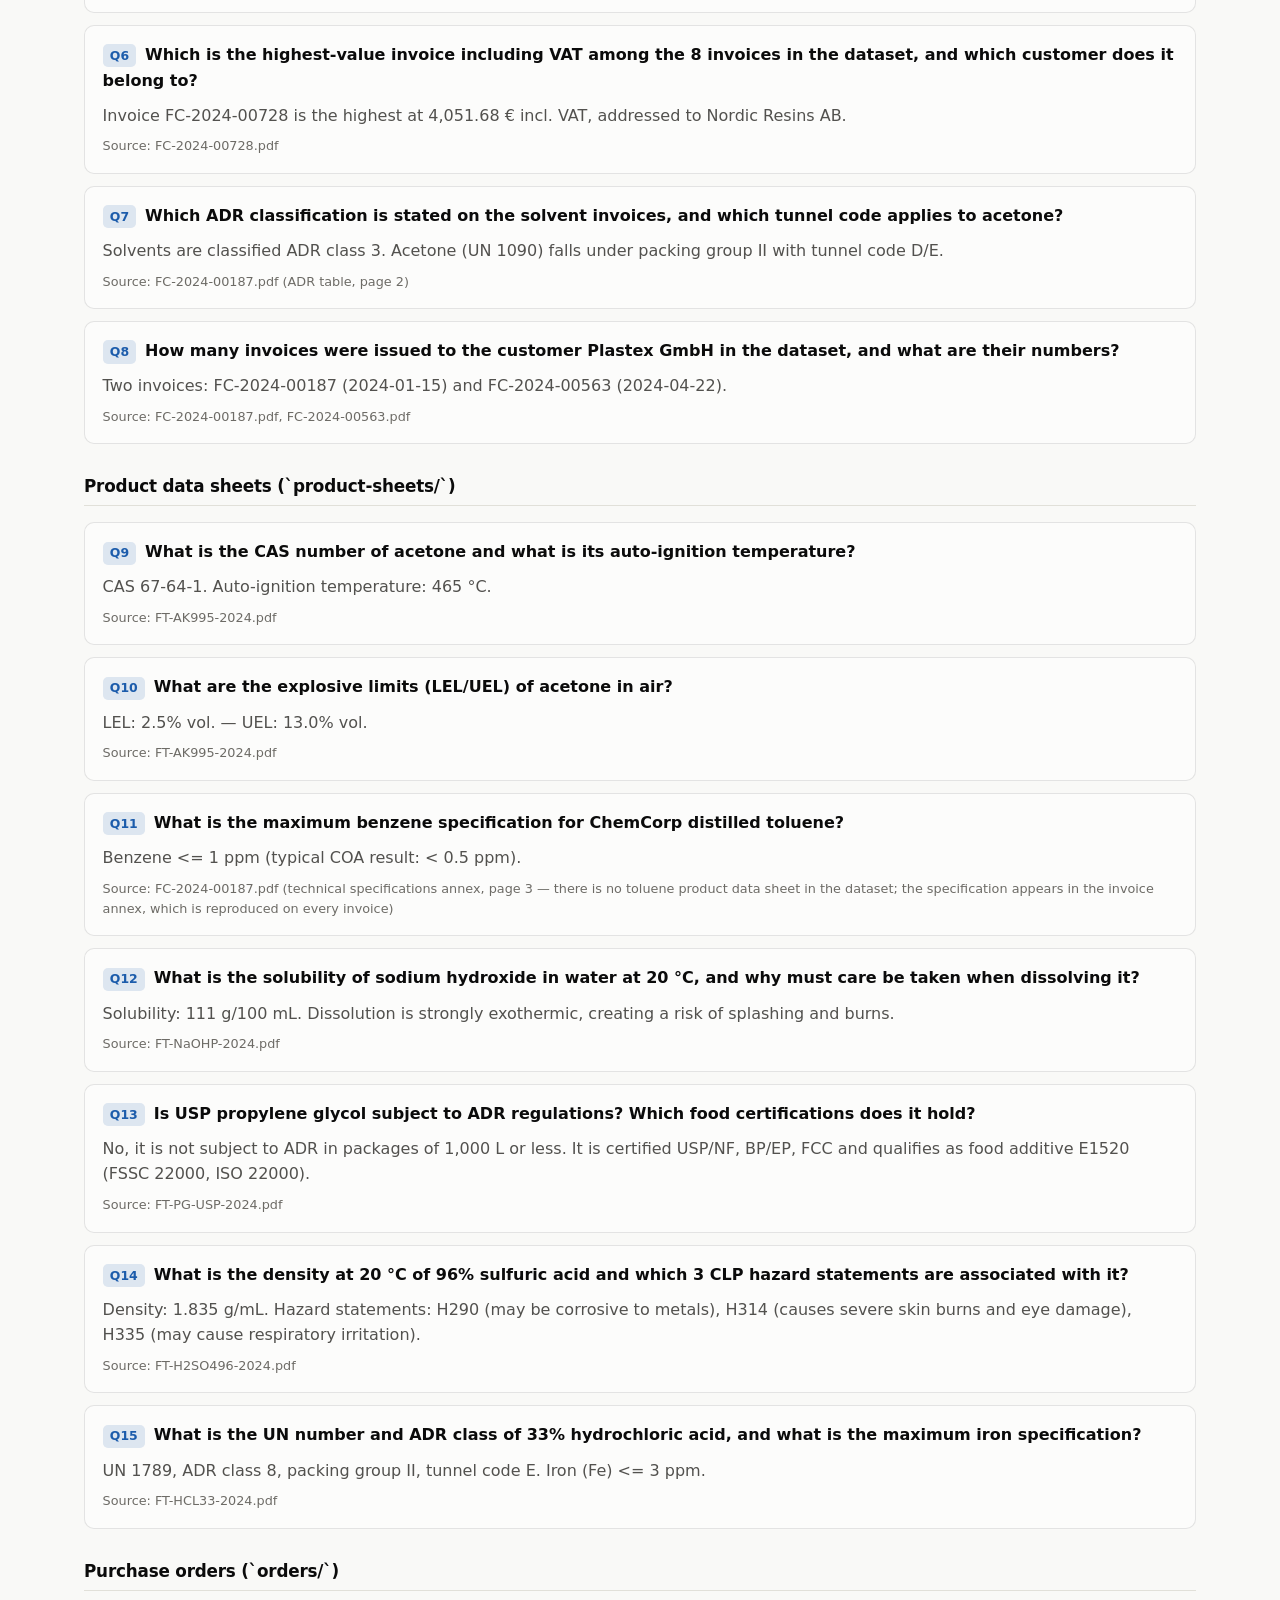
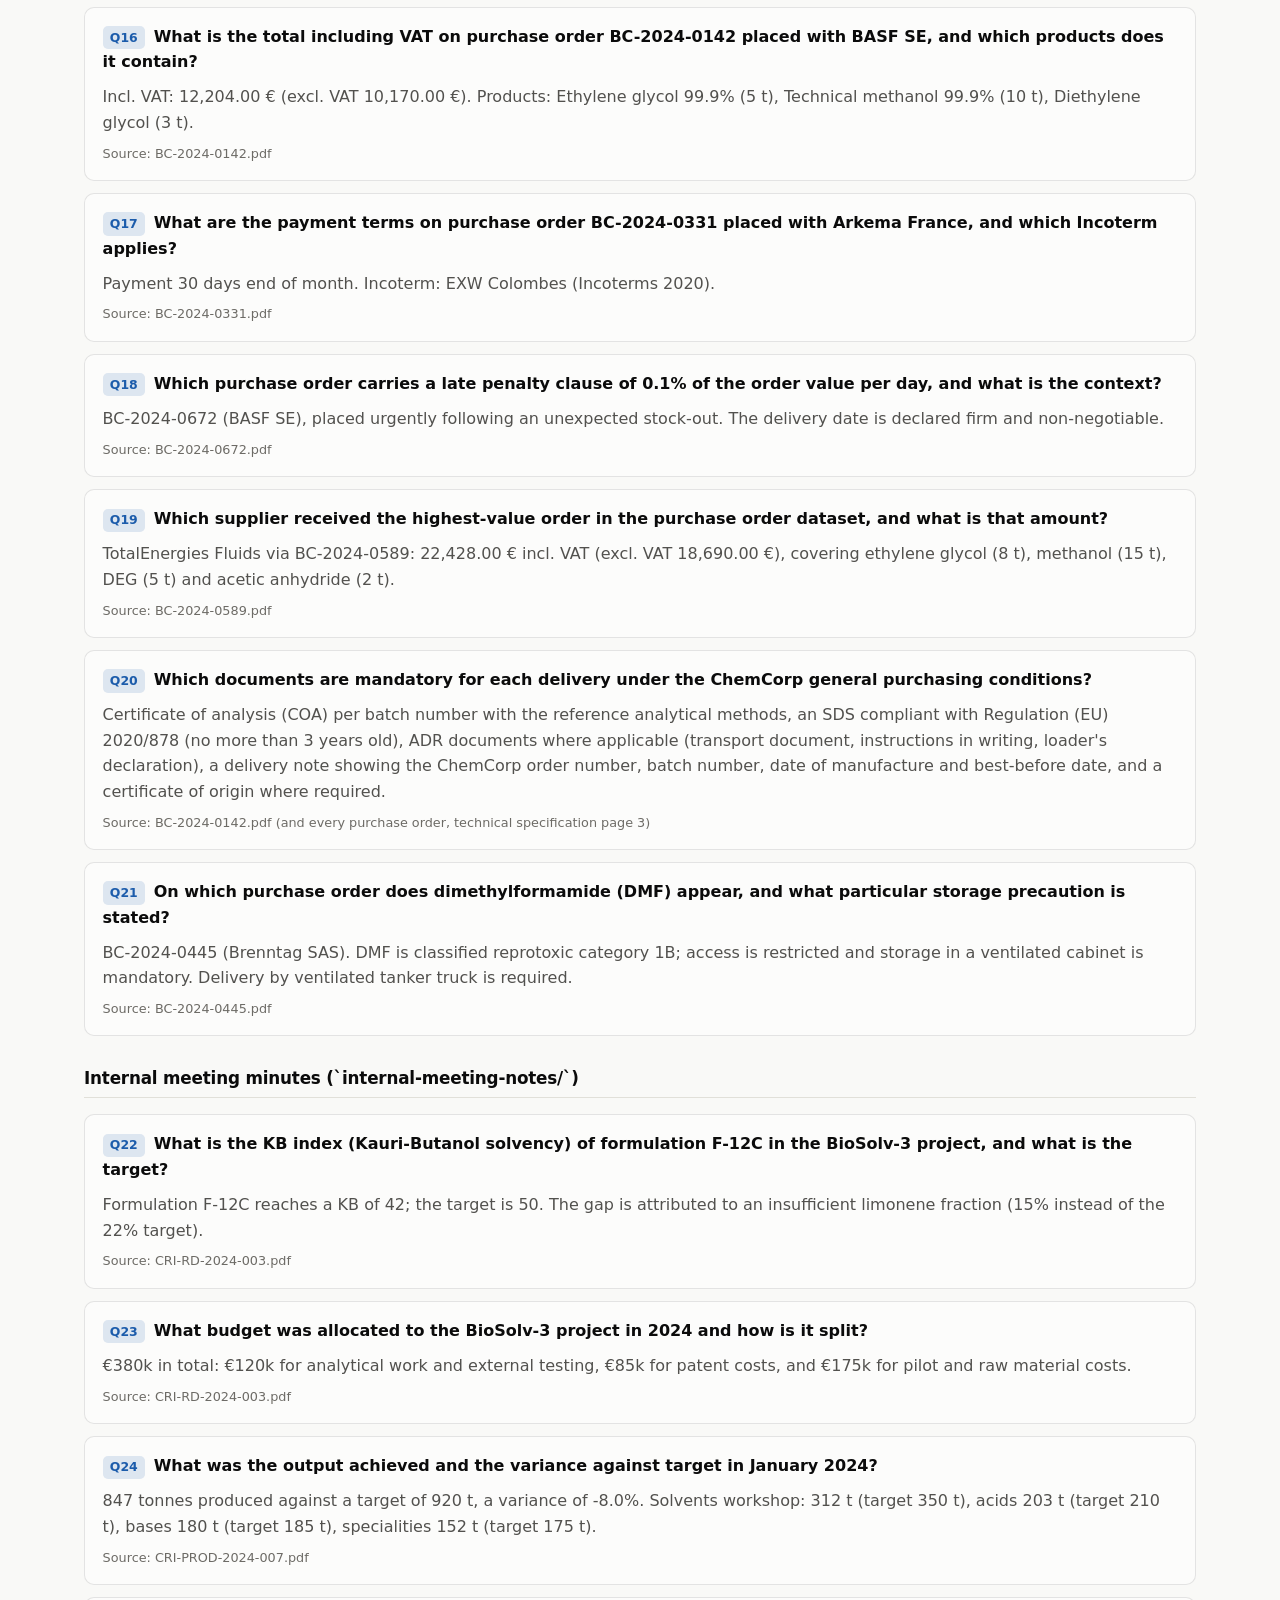
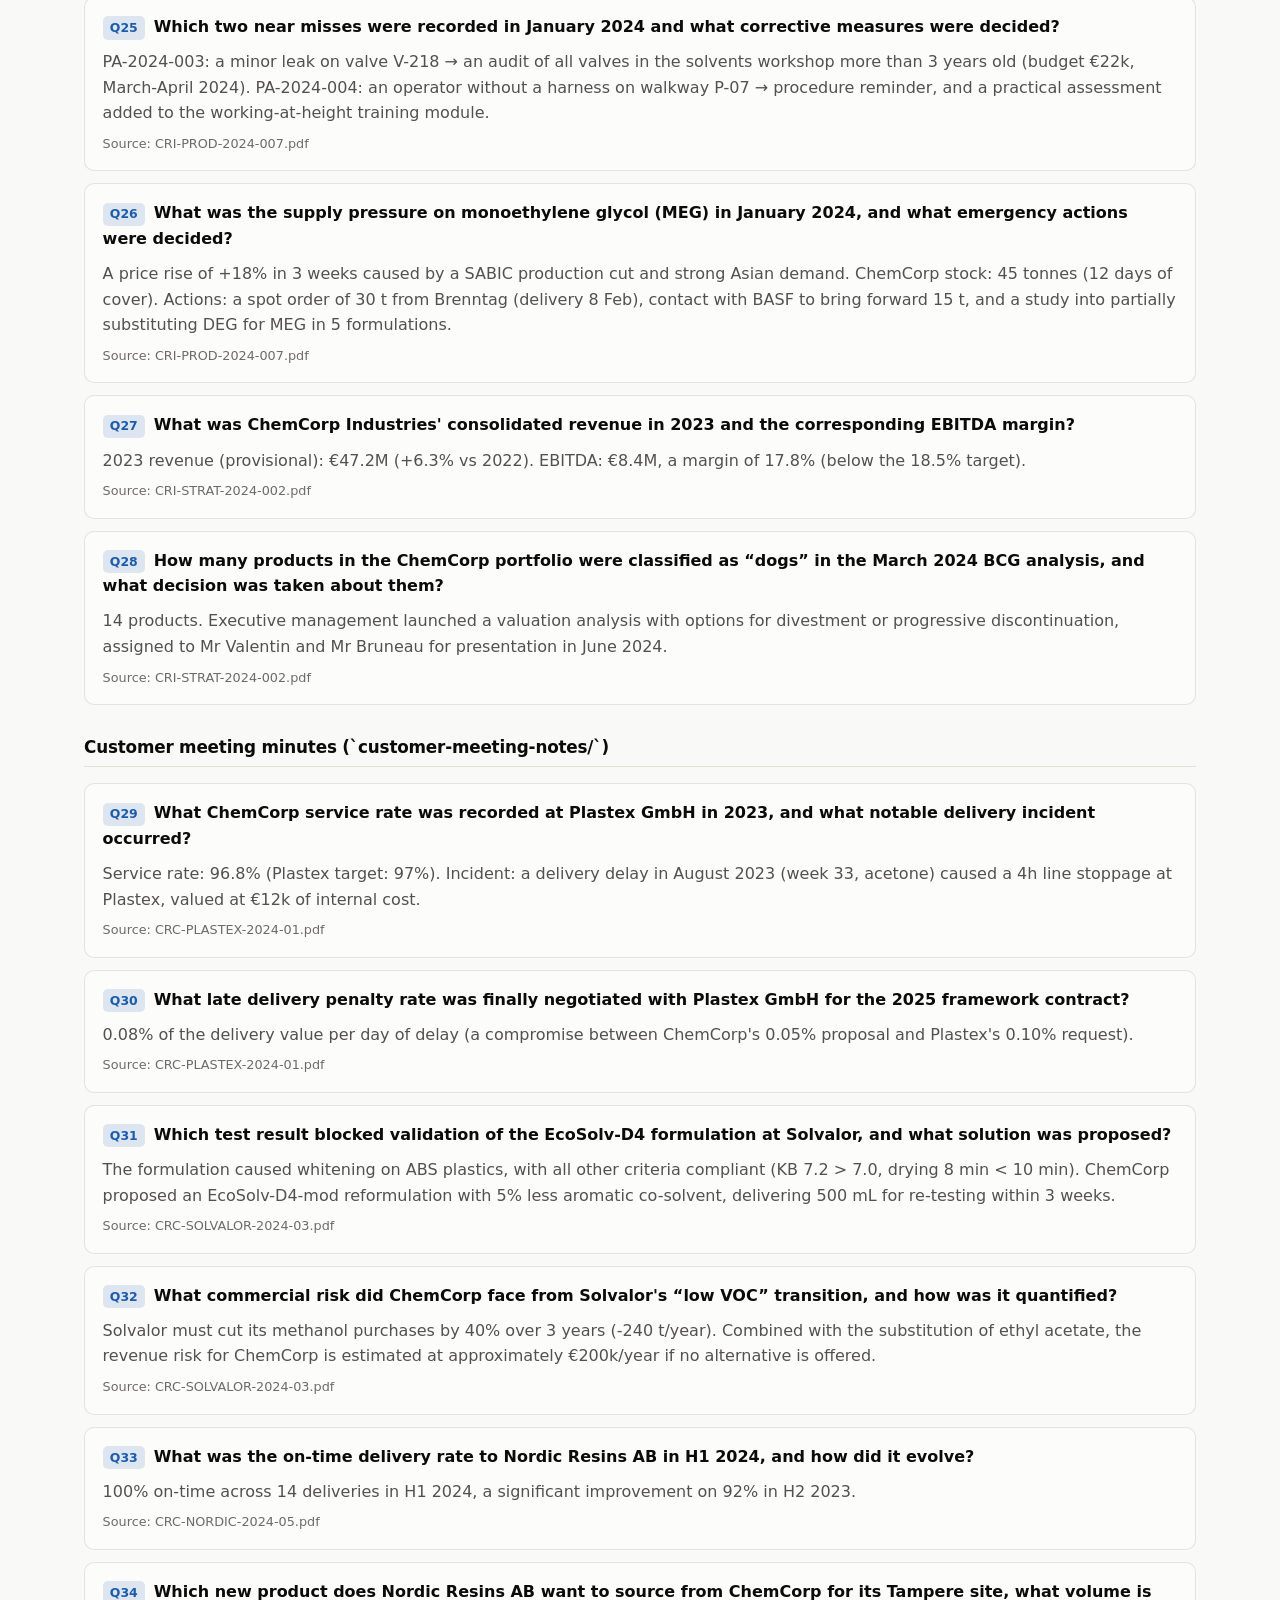
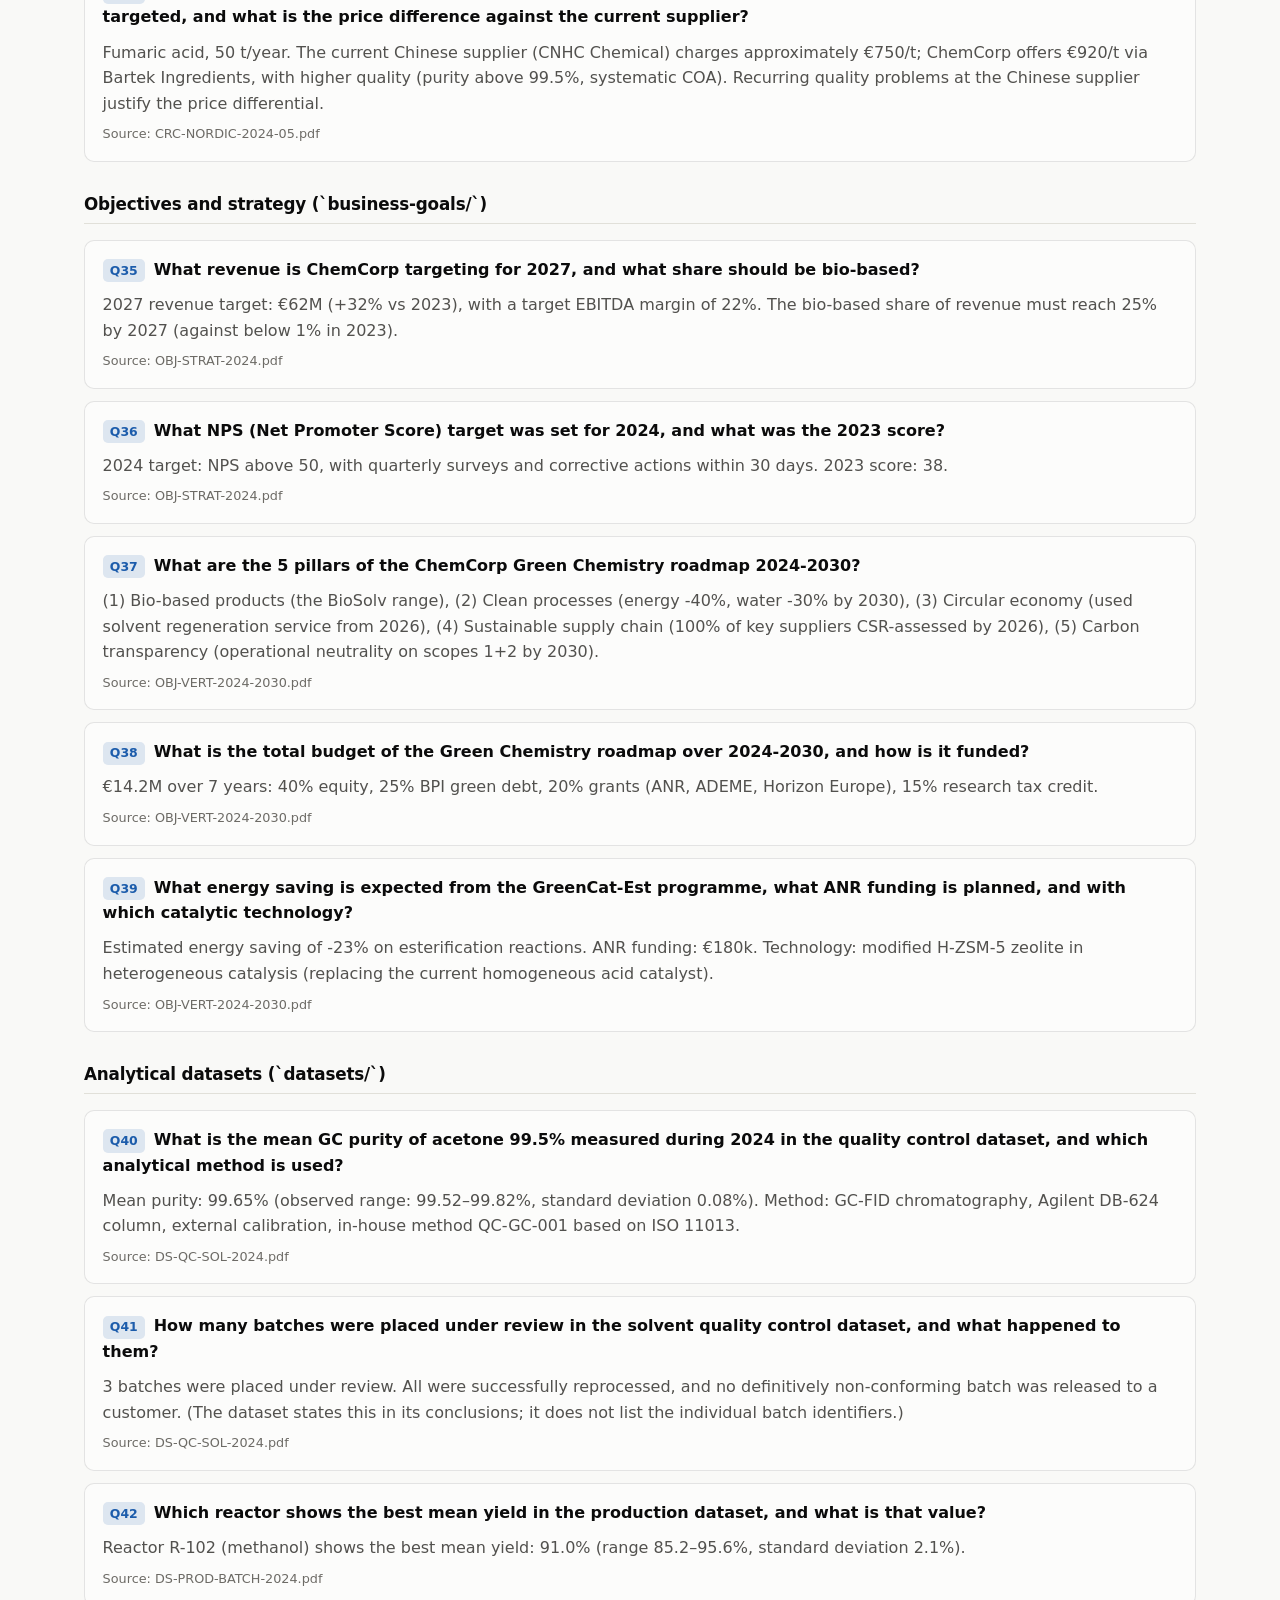
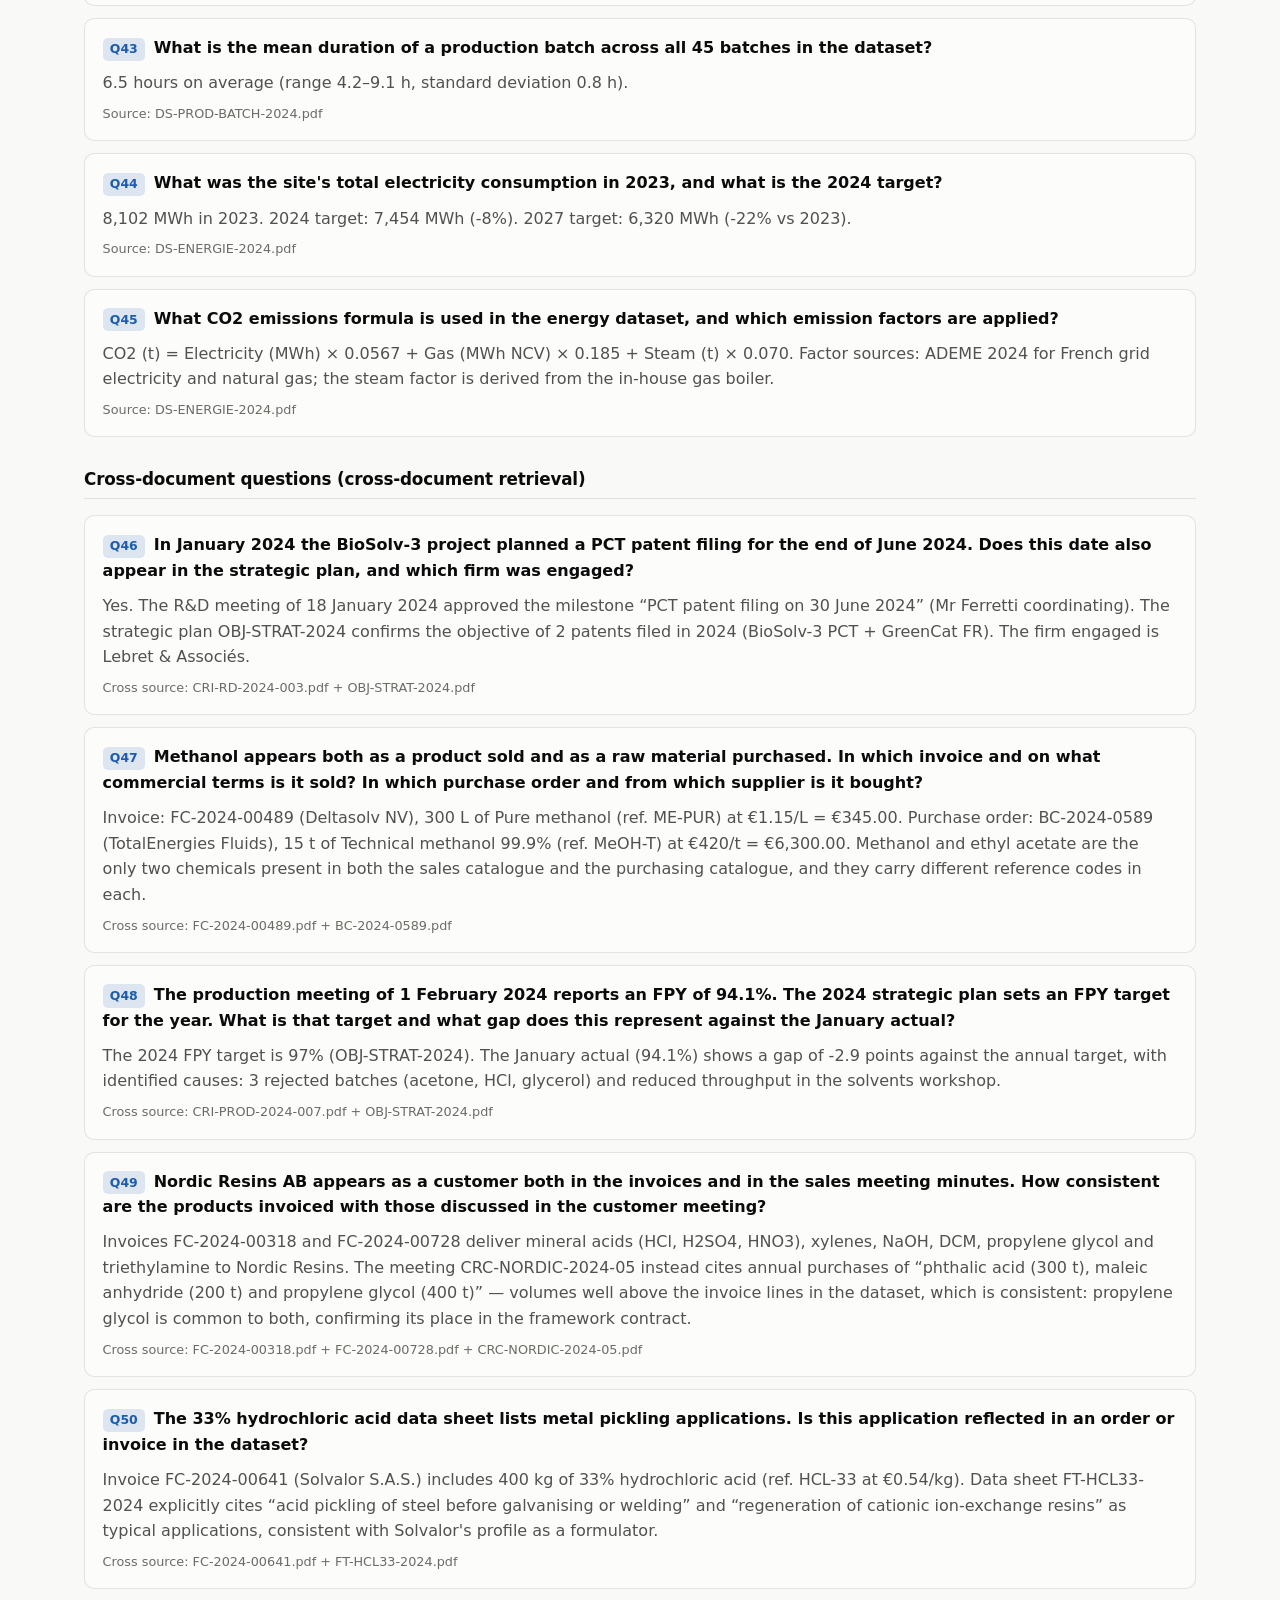
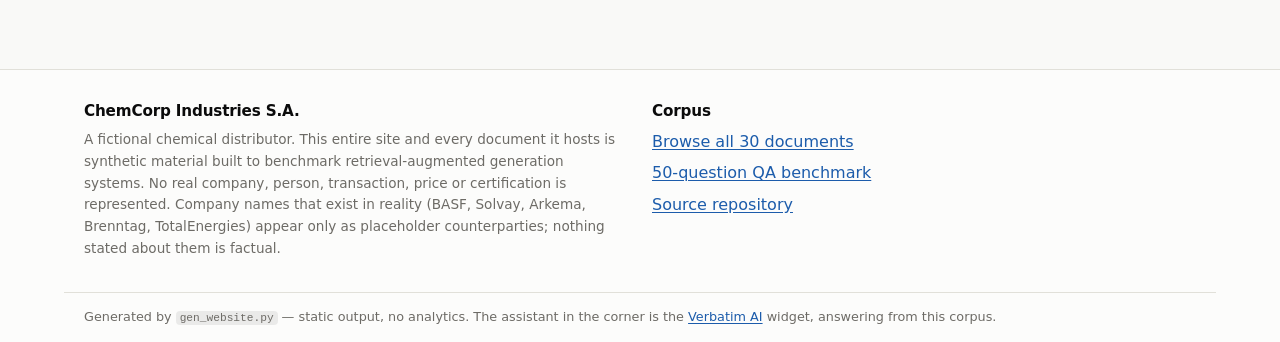
==== commit 637e8aa9: "install widget" ====
--- a/website/benchmark.html
+++ b/website/benchmark.html
@@ -367,7 +367,13 @@
       </ul>
     </div>
   </div>
-  <div class="wrap foot-bar"><p class="muted">Generated by <code>gen_website.py</code> — static output, no tracking.</p></div>
+  <div class="wrap foot-bar"><p class="muted">Generated by <code>gen_website.py</code> — static output, no analytics.
+  The assistant in the corner is the <a href="https://www.verbatim-ai.com">Verbatim AI</a> widget, answering from this corpus.</p></div>
 </footer>
+
+<!-- Verbatim AI chatbot widget — configure in assets/verbatim-widget.js -->
+<div id="verbatim-chatbot"></div>
+<script src="https://cdn.verbatim-ai.com/widget/chatbot/v1/chatbot-widget.iife.js"></script>
+<script src="assets/verbatim-widget.js"></script>
 </body>
 </html>
